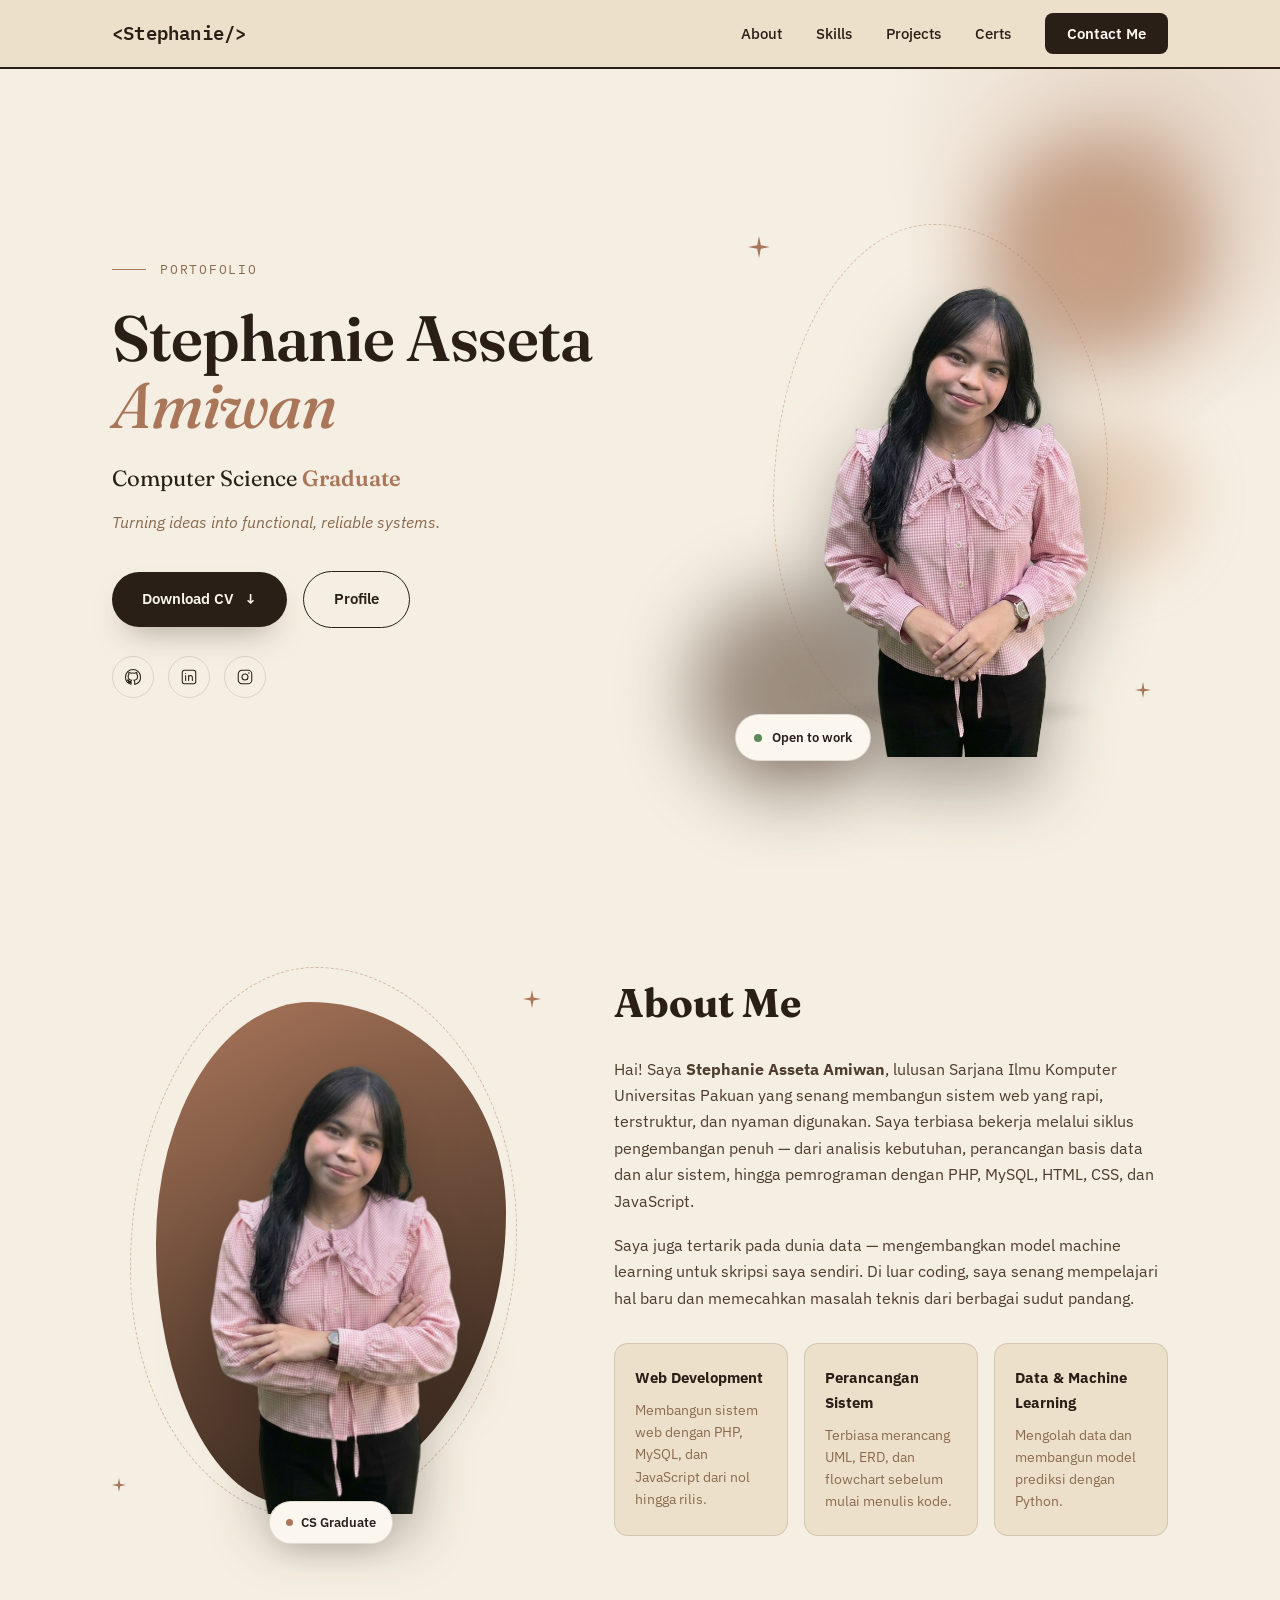
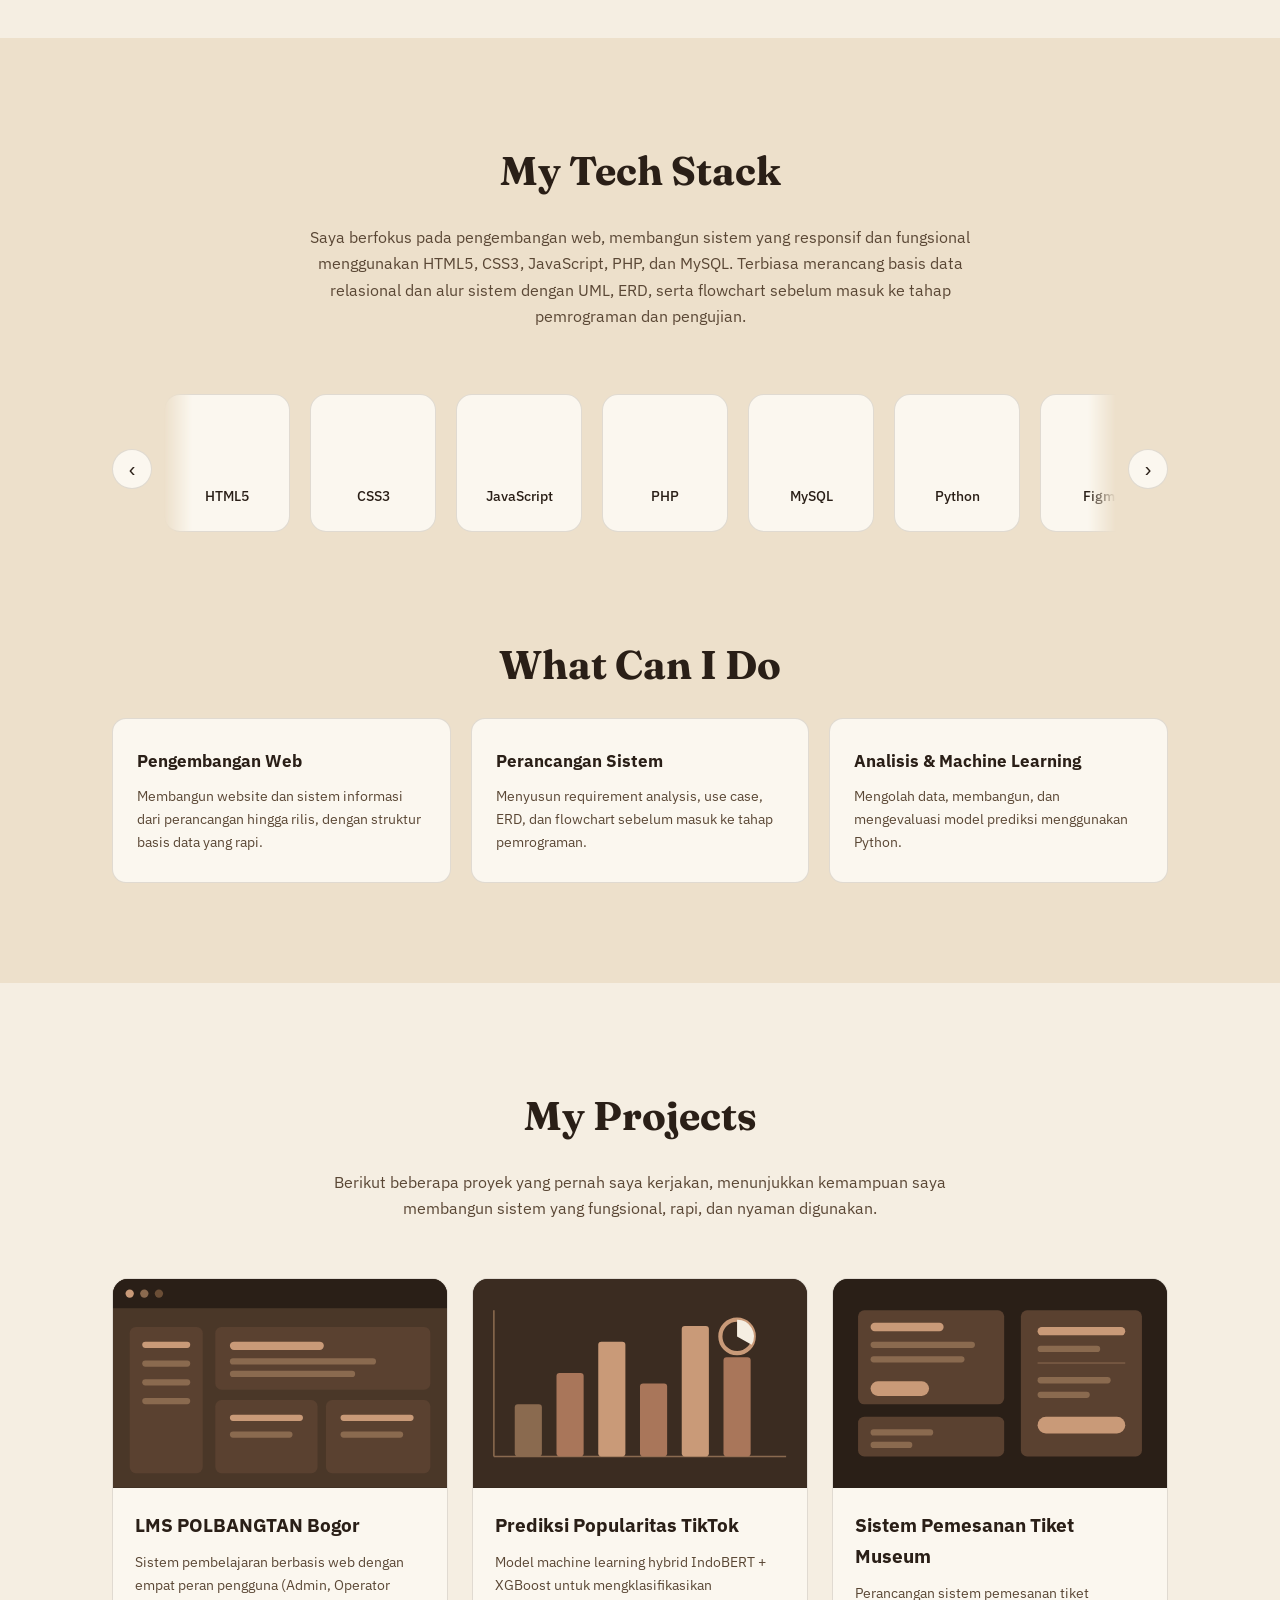
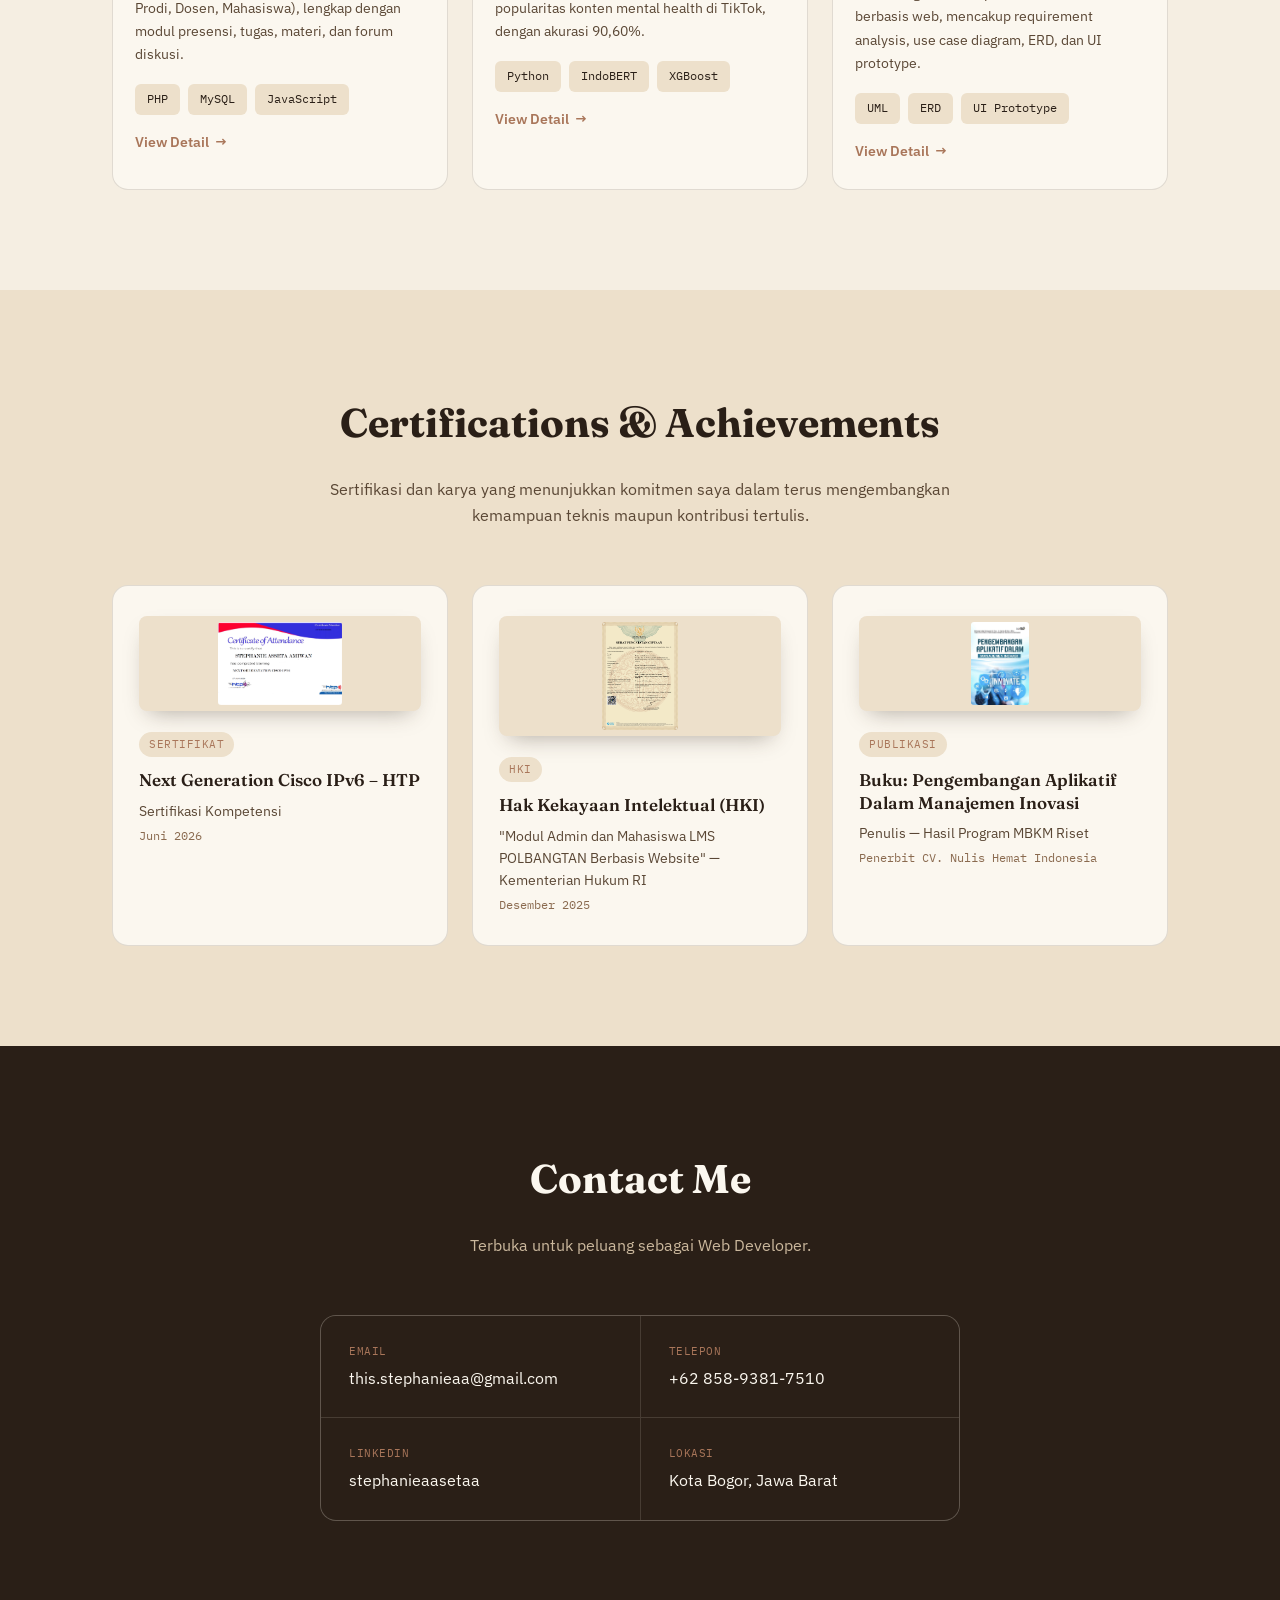
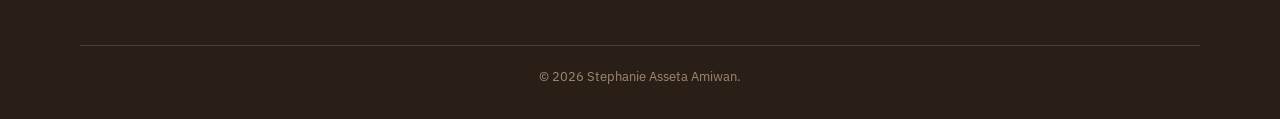
==== index.html @ 0b0fd626 "tambah folder" ====
<!DOCTYPE html>
<html lang="id">
<head>
<meta charset="UTF-8">
<meta name="viewport" content="width=device-width, initial-scale=1.0">
<title>Stephanie Asseta Amiwan | Web Developer</title>
<meta name="description" content="Portofolio Stephanie Asseta Amiwan, Web Developer.">

<link rel="preconnect" href="https://fonts.googleapis.com">
<link rel="preconnect" href="https://fonts.gstatic.com" crossorigin>
<link href="https://fonts.googleapis.com/css2?family=Fraunces:ital,opsz,wght@0,9..144,500;0,9..144,600;0,9..144,700;1,9..144,500&family=IBM+Plex+Sans:wght@400;500;600&family=IBM+Plex+Mono:wght@400;500&display=swap" rel="stylesheet">

<link rel="stylesheet" href="https://cdnjs.cloudflare.com/ajax/libs/devicon/2.16.0/devicon.min.css">
<link rel="stylesheet" href="style.css">
</head>
<body class="intro-active">

<!-- ================= WELCOME INTRO ================= -->
<div class="intro" id="intro">
  <div class="intro-icons">
    <span class="intro-icon">
      <svg viewBox="0 0 24 24" fill="none"><path d="M8 4L4 8L8 12M16 4L20 8L16 12M13 3L11 13" stroke="currentColor" stroke-width="1.6" stroke-linecap="round" stroke-linejoin="round"/></svg>
    </span>
    <span class="intro-icon">
      <svg viewBox="0 0 24 24" fill="none"><circle cx="12" cy="8" r="4" stroke="currentColor" stroke-width="1.6"/><path d="M4 21c0-4.4 3.6-8 8-8s8 3.6 8 8" stroke="currentColor" stroke-width="1.6" stroke-linecap="round"/></svg>
    </span>
    <span class="intro-icon">
      <svg viewBox="0 0 24 24" fill="none"><path d="M12 2C6.5 2 2 6.5 2 12c0 4.4 2.9 8.2 6.8 9.5.5.1.7-.2.7-.5v-1.7c-2.8.6-3.4-1.3-3.4-1.3-.5-1.2-1.1-1.5-1.1-1.5-.9-.6.1-.6.1-.6 1 .1 1.5 1 1.5 1 .9 1.5 2.3 1.1 2.9.8.1-.7.4-1.1.6-1.4-2.3-.3-4.6-1.1-4.6-5 0-1.1.4-2 1-2.7-.1-.3-.4-1.3.1-2.6 0 0 .8-.3 2.7 1a9.4 9.4 0 015 0c1.9-1.3 2.7-1 2.7-1 .5 1.3.2 2.3.1 2.6.6.7 1 1.6 1 2.7 0 3.9-2.3 4.7-4.6 5 .4.3.7 1 .7 2v3c0 .3.2.6.7.5A10 10 0 0022 12c0-5.5-4.5-10-10-10z" stroke="currentColor" stroke-width="1.4"/></svg>
    </span>
  </div>
  <p class="intro-label">Welcome To My</p>
  <h1 class="intro-title">Portfolio <em>Website</em></h1>
  <div class="intro-bar"><span id="introBarFill"></span></div>
</div>


<!-- ================= NAV ================= -->
<nav class="nav" id="nav">
  <div class="nav-inner">
    <a href="#top" class="nav-mark">&lt;Stephanie/&gt;</a>
    <button class="nav-toggle" id="navToggle" aria-label="Buka menu">
      <span></span><span></span><span></span>
    </button>
    <ul class="nav-links" id="navLinks">
      <li><a href="#about">About</a></li>
      <li><a href="#skills">Skills</a></li>
      <li><a href="#projects">Projects</a></li>
      <li><a href="#certifications">Certs</a></li>
      <li><a href="#contact" class="nav-cta">Contact Me</a></li>
    </ul>
  </div>
</nav>

<!-- ================= HERO ================= -->
<header class="hero" id="top">
  <div class="hero-glow" aria-hidden="true"></div>
  <div class="hero-inner">
    <div class="hero-text">
      <p class="hero-eyebrow"><span class="hero-eyebrow-line"></span>Portofolio</p>
      <h1 class="hero-title">Stephanie Asseta<br><em>Amiwan</em></h1>
      <p class="hero-role">Computer Science <span class="accent">Graduate</span></p>
      <p class="hero-tagline">Turning ideas into functional, reliable systems.</p>
      <div class="hero-actions">
        <a href="#" class="btn btn-primary" download>Download CV <span aria-hidden="true">↓</span></a>
        <a href="#about" class="btn btn-outline">Profile</a>
      </div>

      <div class="hero-socials">
        <a href="https://github.com/stephcodespace" target="_blank" rel="noopener" aria-label="GitHub" class="social-icon">
          <svg viewBox="0 0 24 24" fill="none"><path d="M12 2C6.5 2 2 6.5 2 12c0 4.4 2.9 8.2 6.8 9.5.5.1.7-.2.7-.5v-1.7c-2.8.6-3.4-1.3-3.4-1.3-.5-1.2-1.1-1.5-1.1-1.5-.9-.6.1-.6.1-.6 1 .1 1.5 1 1.5 1 .9 1.5 2.3 1.1 2.9.8.1-.7.4-1.1.6-1.4-2.3-.3-4.6-1.1-4.6-5 0-1.1.4-2 1-2.7-.1-.3-.4-1.3.1-2.6 0 0 .8-.3 2.7 1a9.4 9.4 0 015 0c1.9-1.3 2.7-1 2.7-1 .5 1.3.2 2.3.1 2.6.6.7 1 1.6 1 2.7 0 3.9-2.3 4.7-4.6 5 .4.3.7 1 .7 2v3c0 .3.2.6.7.5A10 10 0 0022 12c0-5.5-4.5-10-10-10z" stroke="currentColor" stroke-width="1.4"/></svg>
        </a>
        <a href="https://www.linkedin.com/in/stephanieaasetaa" target="_blank" rel="noopener" aria-label="LinkedIn" class="social-icon">
          <svg viewBox="0 0 24 24" fill="none"><rect x="3" y="3" width="18" height="18" rx="3" stroke="currentColor" stroke-width="1.4"/><path d="M7.5 10v6.5M7.5 7.2v.1M11.5 16.5V10M11.5 12.8c0-1.5 1-2.8 2.5-2.8s2.5 1.3 2.5 2.8v3.7" stroke="currentColor" stroke-width="1.4" stroke-linecap="round"/></svg>
        </a>
        <a href="https://www.instagram.com/stephanieaa__/" target="_blank" rel="noopener" aria-label="Instagram" class="social-icon">
          <svg viewBox="0 0 24 24" fill="none"><rect x="3" y="3" width="18" height="18" rx="5" stroke="currentColor" stroke-width="1.4"/><circle cx="12" cy="12" r="4" stroke="currentColor" stroke-width="1.4"/><circle cx="17.2" cy="6.8" r="1" fill="currentColor"/></svg>
        </a>
      </div>
    </div>

    <div class="hero-photo">
      <div class="hero-blob hero-blob-1" aria-hidden="true"></div>
      <div class="hero-blob hero-blob-2" aria-hidden="true"></div>
      <div class="hero-blob hero-blob-3" aria-hidden="true"></div>

      <svg class="hero-sparkle hero-sparkle-1" viewBox="0 0 24 24" aria-hidden="true">
        <path d="M12 0 L14 10 L24 12 L14 14 L12 24 L10 14 L0 12 L10 10 Z" fill="currentColor"/>
      </svg>
      <svg class="hero-sparkle hero-sparkle-2" viewBox="0 0 24 24" aria-hidden="true">
        <path d="M12 0 L14 10 L24 12 L14 14 L12 24 L10 14 L0 12 L10 10 Z" fill="currentColor"/>
      </svg>
      <div class="hero-ring" aria-hidden="true"></div>

      <div class="hero-photo-cutout">
        <img src="img/foto-home.png" alt="Foto Stephanie Asseta Amiwan">
        <div class="hero-ground" aria-hidden="true"></div>
      </div>

      <div class="hero-badge">
        <span class="hero-badge-dot"></span>
        Open to work
      </div>
    </div>
  </div>
</header>

<main>

<!-- ================= ABOUT ================= -->
<section class="section" id="about">
  <div class="section-inner about-grid">
   <div class="about-photo">
  <div class="about-blob about-blob-1" aria-hidden="true"></div>
  <div class="about-blob about-blob-2" aria-hidden="true"></div>

  <svg class="about-sparkle about-sparkle-1" viewBox="0 0 24 24" aria-hidden="true">
    <path d="M12 0 L14 10 L24 12 L14 14 L12 24 L10 14 L0 12 L10 10 Z" fill="currentColor"/>
  </svg>
  <svg class="about-sparkle about-sparkle-2" viewBox="0 0 24 24" aria-hidden="true">
    <path d="M12 0 L14 10 L24 12 L14 14 L12 24 L10 14 L0 12 L10 10 Z" fill="currentColor"/>
  </svg>

  <img src="img/foto-about.png" alt="Foto Stephanie Asseta Amiwan">

  <div class="about-badge">
    <span class="about-badge-dot"></span>
    CS Graduate
  </div>
</div>
    <div class="about-content">
      <h2 class="section-title">About Me</h2>
      <p>
        Hai! Saya <strong>Stephanie Asseta Amiwan</strong>, lulusan Sarjana Ilmu Komputer
        Universitas Pakuan yang senang membangun sistem web yang rapi, terstruktur, dan
        nyaman digunakan. Saya terbiasa bekerja melalui siklus pengembangan penuh — dari
        analisis kebutuhan, perancangan basis data dan alur sistem, hingga pemrograman
        dengan PHP, MySQL, HTML, CSS, dan JavaScript.
      </p>
      <p>
        Saya juga tertarik pada dunia data — mengembangkan model machine learning untuk
        skripsi saya sendiri. Di luar coding, saya senang mempelajari hal baru dan
        memecahkan masalah teknis dari berbagai sudut pandang.
      </p>

      <div class="about-cards">
        <div class="about-card">
          <h3>Web Development</h3>
          <p>Membangun sistem web dengan PHP, MySQL, dan JavaScript dari nol hingga rilis.</p>
        </div>
        <div class="about-card">
          <h3>Perancangan Sistem</h3>
          <p>Terbiasa merancang UML, ERD, dan flowchart sebelum mulai menulis kode.</p>
        </div>
        <div class="about-card">
          <h3>Data &amp; Machine Learning</h3>
          <p>Mengolah data dan membangun model prediksi dengan Python.</p>
        </div>
      </div>
    </div>
  </div>
</section>

<!-- ================= SKILLS ================= -->
<section class="section section-alt" id="skills">
  <div class="section-inner">
    <h2 class="section-title center">My Tech Stack</h2>
    <p class="section-desc center">
      Saya berfokus pada pengembangan web, membangun sistem yang responsif dan fungsional
      menggunakan HTML5, CSS3, JavaScript, PHP, dan MySQL. Terbiasa merancang basis data
      relasional dan alur sistem dengan UML, ERD, serta flowchart sebelum masuk ke tahap
      pemrograman dan pengujian.
    </p>

    <div class="tech-scroll-wrap">
      <button class="tech-nav tech-nav-prev" id="techPrev" aria-label="Geser ke kiri">‹</button>

      <div class="tech-scroll" id="techScroll">
        <div class="tech-item">
          <div class="tech-icon"><i class="devicon-html5-plain colored"></i></div>
          <span>HTML5</span>
        </div>
        <div class="tech-item">
          <div class="tech-icon"><i class="devicon-css3-plain colored"></i></div>
          <span>CSS3</span>
        </div>
        <div class="tech-item">
          <div class="tech-icon"><i class="devicon-javascript-plain colored"></i></div>
          <span>JavaScript</span>
        </div>
        <div class="tech-item">
          <div class="tech-icon"><i class="devicon-php-plain colored"></i></div>
          <span>PHP</span>
        </div>
        <div class="tech-item">
          <div class="tech-icon"><i class="devicon-mysql-plain colored"></i></div>
          <span>MySQL</span>
        </div>
        <div class="tech-item">
          <div class="tech-icon"><i class="devicon-python-plain colored"></i></div>
          <span>Python</span>
        </div>
        <div class="tech-item">
          <div class="tech-icon"><i class="devicon-figma-plain colored"></i></div>
          <span>Figma</span>
        </div>
        <div class="tech-item">
          <div class="tech-icon"><i class="devicon-git-plain colored"></i></div>
          <span>Git</span>
        </div>
        <div class="tech-item">
          <div class="tech-icon"><i class="devicon-bootstrap-plain colored"></i></div>
          <span>Bootstrap</span>
        </div>
        <div class="tech-item">
          <div class="tech-icon"><i class="devicon-vscode-plain colored"></i></div>
          <span>VS Code</span>
        </div>
      </div>

      <button class="tech-nav tech-nav-next" id="techNext" aria-label="Geser ke kanan">›</button>
    </div>

    <h2 class="section-title center what-i-do-title">What Can I Do</h2>
    <div class="offer-grid">
      <div class="offer-card">
        <h3>Pengembangan Web</h3>
        <p>Membangun website dan sistem informasi dari perancangan hingga rilis, dengan struktur basis data yang rapi.</p>
      </div>
      <div class="offer-card">
        <h3>Perancangan Sistem</h3>
        <p>Menyusun requirement analysis, use case, ERD, dan flowchart sebelum masuk ke tahap pemrograman.</p>
      </div>
      <div class="offer-card">
        <h3>Analisis &amp; Machine Learning</h3>
        <p>Mengolah data, membangun, dan mengevaluasi model prediksi menggunakan Python.</p>
      </div>
    </div>
  </div>
</section>

<!-- ================= PROJECTS ================= -->
<section class="section" id="projects">
  <div class="section-inner">
    <h2 class="section-title center">My Projects</h2>
    <p class="section-desc center">
      Berikut beberapa proyek yang pernah saya kerjakan, menunjukkan kemampuan saya
      membangun sistem yang fungsional, rapi, dan nyaman digunakan.
    </p>

    <div class="project-grid">

      <article class="project-card">
        <a href="project-lms.html" class="project-thumb thumb-lms">
          <!-- Ganti dengan screenshot asli:
          <img src="proyek-lms.jpg" alt="Tampilan LMS POLBANGTAN Bogor"> -->
          <svg class="thumb-mockup" viewBox="0 0 320 200" preserveAspectRatio="xMidYMid slice">
            <rect width="320" height="200" fill="#4A3728" />
            <rect width="320" height="28" fill="#2A1F17"/>
            <circle cx="16" cy="14" r="4" fill="#C99A78"/>
            <circle cx="30" cy="14" r="4" fill="#8A6A4F"/>
            <circle cx="44" cy="14" r="4" fill="#6B4E36"/>
            <rect x="16" y="46" width="70" height="140" rx="6" fill="#5A4130"/>
            <rect x="28" y="60" width="46" height="6" rx="3" fill="#C99A78"/>
            <rect x="28" y="78" width="46" height="6" rx="3" fill="#8A6A4F"/>
            <rect x="28" y="96" width="46" height="6" rx="3" fill="#8A6A4F"/>
            <rect x="28" y="114" width="46" height="6" rx="3" fill="#8A6A4F"/>
            <rect x="98" y="46" width="206" height="60" rx="6" fill="#5A4130"/>
            <rect x="112" y="60" width="90" height="8" rx="4" fill="#C99A78"/>
            <rect x="112" y="76" width="140" height="6" rx="3" fill="#8A6A4F"/>
            <rect x="112" y="88" width="120" height="6" rx="3" fill="#8A6A4F"/>
            <rect x="98" y="116" width="98" height="70" rx="6" fill="#5A4130"/>
            <rect x="204" y="116" width="100" height="70" rx="6" fill="#5A4130"/>
            <rect x="112" y="130" width="70" height="6" rx="3" fill="#C99A78"/>
            <rect x="112" y="146" width="60" height="6" rx="3" fill="#8A6A4F"/>
            <rect x="218" y="130" width="70" height="6" rx="3" fill="#C99A78"/>
            <rect x="218" y="146" width="60" height="6" rx="3" fill="#8A6A4F"/>
          </svg>
          <span class="thumb-overlay">View Detail →</span>
        </a>
        <div class="project-body">
          <h3>LMS POLBANGTAN Bogor</h3>
          <p>Sistem pembelajaran berbasis web dengan empat peran pengguna (Admin, Operator Prodi, Dosen, Mahasiswa), lengkap dengan modul presensi, tugas, materi, dan forum diskusi.</p>
          <div class="project-tags">
            <span>PHP</span><span>MySQL</span><span>JavaScript</span>
          </div>
          <a href="project-lms.html" class="project-detail-link">View Detail <span aria-hidden="true">→</span></a>
        </div>
      </article>

      <article class="project-card">
        <a href="project-tiktok.html" class="project-thumb thumb-tiktok">
          <!-- Ganti dengan screenshot asli:
          <img src="proyek-tiktok.jpg" alt="Visualisasi model prediksi popularitas TikTok"> -->
          <svg class="thumb-mockup" viewBox="0 0 320 200" preserveAspectRatio="xMidYMid slice">
            <rect width="320" height="200" fill="#3B2C21"/>
            <line x1="20" y1="170" x2="300" y2="170" stroke="#8A6A4F" stroke-width="1.5"/>
            <line x1="20" y1="30" x2="20" y2="170" stroke="#8A6A4F" stroke-width="1.5"/>
            <rect x="40" y="120" width="26" height="50" rx="3" fill="#8A6A4F"/>
            <rect x="80" y="90" width="26" height="80" rx="3" fill="#A9765A"/>
            <rect x="120" y="60" width="26" height="110" rx="3" fill="#C99A78"/>
            <rect x="160" y="100" width="26" height="70" rx="3" fill="#A9765A"/>
            <rect x="200" y="45" width="26" height="125" rx="3" fill="#C99A78"/>
            <rect x="240" y="75" width="26" height="95" rx="3" fill="#A9765A"/>
            <circle cx="253" cy="55" r="16" fill="none" stroke="#C99A78" stroke-width="4"/>
            <path d="M253,55 L253,39 A16,16 0 0,1 267,63 Z" fill="#F5EEE2"/>
          </svg>
          <span class="thumb-overlay">View Detail →</span>
        </a>
        <div class="project-body">
          <h3>Prediksi Popularitas TikTok</h3>
          <p>Model machine learning hybrid IndoBERT + XGBoost untuk mengklasifikasikan popularitas konten mental health di TikTok, dengan akurasi 90,60%.</p>
          <div class="project-tags">
            <span>Python</span><span>IndoBERT</span><span>XGBoost</span>
          </div>
          <a href="project-tiktok.html" class="project-detail-link">View Detail <span aria-hidden="true">→</span></a>
        </div>
      </article>

      <article class="project-card">
        <a href="project-museum.html" class="project-thumb thumb-museum">
          <!-- Ganti dengan screenshot asli:
          <img src="proyek-museum.jpg" alt="Tampilan sistem pemesanan tiket Hall of Memories"> -->
          <svg class="thumb-mockup" viewBox="0 0 320 200" preserveAspectRatio="xMidYMid slice">
            <rect width="320" height="200" fill="#2A1F17"/>
            <rect x="24" y="30" width="140" height="90" rx="6" fill="#5A4130"/>
            <rect x="36" y="42" width="70" height="8" rx="4" fill="#C99A78"/>
            <rect x="36" y="60" width="100" height="6" rx="3" fill="#8A6A4F"/>
            <rect x="36" y="74" width="90" height="6" rx="3" fill="#8A6A4F"/>
            <rect x="36" y="98" width="56" height="14" rx="7" fill="#C99A78"/>
            <rect x="180" y="30" width="116" height="140" rx="6" fill="#5A4130"/>
            <rect x="196" y="46" width="84" height="8" rx="4" fill="#C99A78"/>
            <rect x="196" y="64" width="60" height="6" rx="3" fill="#8A6A4F"/>
            <rect x="196" y="80" width="84" height="1" fill="#8A6A4F"/>
            <rect x="196" y="94" width="70" height="6" rx="3" fill="#8A6A4F"/>
            <rect x="196" y="108" width="50" height="6" rx="3" fill="#8A6A4F"/>
            <rect x="196" y="132" width="84" height="16" rx="8" fill="#C99A78"/>
            <rect x="24" y="132" width="140" height="38" rx="6" fill="#5A4130"/>
            <rect x="36" y="144" width="60" height="6" rx="3" fill="#8A6A4F"/>
            <rect x="36" y="156" width="40" height="6" rx="3" fill="#8A6A4F"/>
          </svg>
          <span class="thumb-overlay">View Detail →</span>
        </a>
        <div class="project-body">
          <h3>Sistem Pemesanan Tiket Museum</h3>
          <p>Perancangan sistem pemesanan tiket berbasis web, mencakup requirement analysis, use case diagram, ERD, dan UI prototype.</p>
          <div class="project-tags">
            <span>UML</span><span>ERD</span><span>UI Prototype</span>
          </div>
          <a href="project-museum.html" class="project-detail-link">View Detail <span aria-hidden="true">→</span></a>
        </div>
      </article>

    </div>
  </div>
</section>

<!-- ================= CERTIFICATIONS ================= -->
<section class="section section-alt" id="certifications">
  <div class="section-inner">
    <h2 class="section-title center">Certifications &amp; Achievements</h2>
    <p class="section-desc center">
      Sertifikasi dan karya yang menunjukkan komitmen saya dalam terus mengembangkan
      kemampuan teknis maupun kontribusi tertulis.
    </p>

    <div class="cred-grid">
      <div class="cred-card" data-cert-img="img/cert-cisco.png" data-cert-title="Next Generation Cisco IPv6 – HTP" tabindex="0" role="button">
        <div class="cred-cover cred-cover-landscape">
         
          <img src="img/cert-cisco.png" alt="Sertifikat Next Generation Cisco IPv6 - HTP"> 
       
        </div>
        <span class="cred-badge">Sertifikat</span>
        <h3>Next Generation Cisco IPv6 – HTP</h3>
        <p class="cred-issuer">Sertifikasi Kompetensi</p>
        <p class="cred-date">Juni 2026</p>
      </div>

      <div class="cred-card" data-cert-img="img/cert-hki.png" data-cert-title="Hak Kekayaan Intelektual (HKI)" tabindex="0" role="button">
        <div class="cred-cover">
         
          <img src="img/cert-hki.png" alt="Sertifikat Hak Kekayaan Intelektual"> 
          
        </div>
        <span class="cred-badge">HKI</span>
        <h3>Hak Kekayaan Intelektual (HKI)</h3>
        <p class="cred-issuer">"Modul Admin dan Mahasiswa LMS POLBANGTAN Berbasis Website" — Kementerian Hukum RI</p>
        <p class="cred-date">Desember 2025</p>
      </div>

<div class="cred-card" data-cert-img="img/cert-buku.jpeg" data-cert-title="Buku: Pengembangan Aplikatif Dalam Manajemen Inovasi" tabindex="0" role="button">
  <div class="cred-cover cred-cover-landscape">
    <img src="img/buku-cover.jpeg" alt="Cover buku Pengembangan Aplikatif Dalam Manajemen Inovasi">
  </div>

        <span class="cred-badge">Publikasi</span>
        <h3>Buku: Pengembangan Aplikatif Dalam Manajemen Inovasi</h3>
        <p class="cred-issuer">Penulis — Hasil Program MBKM Riset</p>
        <p class="cred-date">Penerbit CV. Nulis Hemat Indonesia</p>
      </div>
    </div>
  </div>
</section>

<!-- ================= CONTACT ================= -->
<section class="section section-dark" id="contact">
  <div class="section-inner contact-inner">
    <h2 class="section-title section-title-light center">Contact Me</h2>
    <p class="section-desc section-desc-light center">Terbuka untuk peluang sebagai Web Developer.</p>

    <div class="contact-grid">
      <a class="contact-item" href="mailto:this.stephanieaa@gmail.com">
        <span class="contact-label">Email</span>
        <span class="contact-value">this.stephanieaa@gmail.com</span>
      </a>
      <a class="contact-item" href="tel:+6285893817510">
        <span class="contact-label">Telepon</span>
        <span class="contact-value">+62 858-9381-7510</span>
      </a>
      <a class="contact-item" href="https://linkedin.com/in/stephanieaasetaa" target="_blank" rel="noopener">
        <span class="contact-label">LinkedIn</span>
        <span class="contact-value">stephanieaasetaa</span>
      </a>
      <a class="contact-item" href="#top">
        <span class="contact-label">Lokasi</span>
        <span class="contact-value">Kota Bogor, Jawa Barat</span>
      </a>
    </div>
  </div>
</section>

</main>

<footer class="footer">
  <div class="section-inner footer-inner">
    <p>© 2026 Stephanie Asseta Amiwan.</p>
  </div>
</footer>

<!-- ================= CERTIFICATE LIGHTBOX ================= -->
<div class="cert-modal" id="certModal">
  <div class="cert-modal-backdrop" id="certModalBackdrop"></div>
  <div class="cert-modal-box">
    <button class="cert-modal-close" id="certModalClose" aria-label="Tutup">✕</button>
    <p class="cert-modal-title" id="certModalTitle">Judul Sertifikat</p>
    <div class="cert-frame" oncontextmenu="return false;">
      <img id="certModalImg" src="" alt="Sertifikat" draggable="false" oncontextmenu="return false;">
      <div class="cert-watermark" aria-hidden="true">
        <span>STEPHANIE ASSETA AMIWAN · VERIFIED COPY</span>
        <span>STEPHANIE ASSETA AMIWAN · VERIFIED COPY</span>
        <span>STEPHANIE ASSETA AMIWAN · VERIFIED COPY</span>
        <span>STEPHANIE ASSETA AMIWAN · VERIFIED COPY</span>
        <span>STEPHANIE ASSETA AMIWAN · VERIFIED COPY</span>
        <span>STEPHANIE ASSETA AMIWAN · VERIFIED COPY</span>
      </div>
      <div class="cert-shield" oncontextmenu="return false;"></div>
    </div>
    <p class="cert-modal-note">Gambar dilindungi watermark — untuk verifikasi keaslian, hubungi saya langsung.</p>
  </div>
</div>

<script src="script.js"></script>
</body>
</html>
---- style.css ----
/* =========================================================
   TOKENS
========================================================= */
:root{
  --cream:      #F5EEE2;
  --cream-2:    #FBF7EF;
  --paper:      #EDE0CB;
  --coffee:     #3B2C21;
  --coffee-2:   #2A1F17;
  --mocha:      #8A6A4F;
  --clay:       #A9765A;
  --line:       rgba(59,44,33,0.14);
  --line-dark:  rgba(245,238,226,0.14);

  --font-display: "Fraunces", serif;
  --font-body: "IBM Plex Sans", sans-serif;
  --font-mono: "IBM Plex Mono", monospace;
  --ease: cubic-bezier(.22,.61,.36,1);
}

*{box-sizing:border-box;}
html{scroll-behavior:smooth;}
@media (prefers-reduced-motion: reduce){
  html{scroll-behavior:auto;}
  *{animation-duration:0.001ms !important; transition-duration:0.001ms !important;}
}

body{
  margin:0; background:var(--cream); color:var(--coffee);
  font-family:var(--font-body); font-size:16px; line-height:1.65;
  -webkit-font-smoothing:antialiased;
}
a{color:inherit;text-decoration:none;}
ul{list-style:none;margin:0;padding:0;}
::selection{background:var(--clay);color:var(--cream-2);}
:focus-visible{ outline:2px solid var(--clay); outline-offset:3px; }

.section-inner{ max-width:1120px; margin:0 auto; padding:0 32px; }
.center{ text-align:center; margin-left:auto; margin-right:auto; }

/* =========================================================
   NAV
========================================================= */
.nav{
  position:sticky; top:0; left:0; right:0; z-index:50;
  background:var(--paper);
  border-bottom:2px solid var(--coffee-2);
}
.nav-inner{
  max-width:1120px; margin:0 auto; padding:18px 32px;
  display:flex; align-items:center; justify-content:space-between;
}
.nav-mark{
  font-family:var(--font-mono); font-weight:600; font-size:19px;
  letter-spacing:0.01em; color:var(--coffee-2);
}
.nav-links{ display:flex; gap:34px; align-items:center; }
.nav-links a{
  font-size:15px; font-weight:500; color:var(--coffee-2);
  position:relative; padding-bottom:4px;
}
.nav-links a::after{
  content:""; position:absolute; left:0; bottom:0; width:0; height:2px;
  background:var(--clay); transition:width .25s var(--ease);
}
.nav-links a:hover::after{ width:100%; }
.nav-cta{
  padding:11px 22px !important; background:var(--coffee-2); color:var(--cream-2) !important;
  border-radius:8px; font-weight:600 !important;
}
.nav-cta::after{ display:none; }
.nav-cta:hover{ background:var(--clay); }

.nav-toggle{ display:none; flex-direction:column; gap:5px; background:none; border:none; cursor:pointer; padding:6px; }
.nav-toggle span{ width:22px; height:2px; background:var(--coffee-2); display:block; }

/* =========================================================
   INTRO / WELCOME OVERLAY
========================================================= */
.intro{
  position:fixed; inset:0; z-index:200;
  background:radial-gradient(circle at 50% 40%, #4A3728 0%, #2A1F17 70%);
  display:flex; flex-direction:column; align-items:center; justify-content:center;
  gap:18px; text-align:center; padding:24px;
  animation: introOut .7s var(--ease) 2.6s forwards;
}
.intro.no-anim{ animation:none; display:none; }
.intro-icons{ display:flex; gap:22px; margin-bottom:6px; }
.intro-icon{
  width:52px; height:52px; border-radius:50%;
  border:1px solid rgba(245,238,226,0.35);
  display:flex; align-items:center; justify-content:center;
  color:var(--cream-2); opacity:0; transform:translateY(10px);
  animation: introIconIn .6s var(--ease) forwards;
}
.intro-icon svg{ width:22px; height:22px; }
.intro-icon:nth-child(1){ animation-delay:.15s; }
.intro-icon:nth-child(2){ animation-delay:.3s; }
.intro-icon:nth-child(3){ animation-delay:.45s; }
@keyframes introIconIn{ to{ opacity:1; transform:translateY(0); } }

.intro-label{
  font-family:var(--font-mono); font-size:13px; letter-spacing:0.1em; text-transform:uppercase;
  color:#CBB89D; margin:0; opacity:0; animation: introTextIn .6s var(--ease) .55s forwards;
}
.intro-title{
  font-family:var(--font-display); font-weight:600;
  font-size:clamp(32px,6vw,52px); color:var(--cream-2); margin:0;
  opacity:0; animation: introTextIn .6s var(--ease) .7s forwards;
}
.intro-title em{ font-style:italic; color:var(--clay); font-weight:500; }
.intro-url{
  font-family:var(--font-mono); font-size:12.5px; color:var(--clay);
  margin:0; opacity:0; animation: introTextIn .6s var(--ease) .9s forwards;
}
@keyframes introTextIn{ to{ opacity:1; } }

.intro-bar{
  width:180px; height:2px; background:rgba(245,238,226,0.15); border-radius:2px; overflow:hidden;
  margin-top:14px; opacity:0; animation: introTextIn .6s var(--ease) 1.05s forwards;
}
.intro-bar span{
  display:block; height:100%; width:0%; background:var(--clay);
  animation: introBar 1.6s var(--ease) 1.1s forwards;
}
@keyframes introBar{ to{ width:100%; } }

@keyframes introOut{
  to{ opacity:0; visibility:hidden; pointer-events:none; }
}
body.intro-active{ overflow:hidden; height:100vh; }

@media (prefers-reduced-motion: reduce){
  .intro{ display:none; }
}

/* =========================================================
   HERO SOCIAL ICONS
========================================================= */
.hero-socials{ display:flex; gap:14px; margin-top:28px; }
.social-icon{
  width:42px; height:42px; border-radius:50%;
  border:1px solid var(--line); color:var(--coffee-2);
  display:flex; align-items:center; justify-content:center;
  transition:all .25s var(--ease);
}
.social-icon svg{ width:18px; height:18px; }
.social-icon:hover{ background:var(--coffee-2); color:var(--cream-2); border-color:var(--coffee-2); transform:translateY(-3px); }
.hero{
  position:relative; padding:120px 0 100px; overflow:hidden;
}
.hero-glow{
  position:absolute; top:-200px; right:-160px; width:560px; height:560px;
  background:radial-gradient(circle, rgba(169,118,90,0.22) 0%, rgba(169,118,90,0) 70%);
  pointer-events:none; z-index:0;
}
.hero-inner{
  position:relative; z-index:1;
  max-width:1120px; margin:0 auto; padding:0 32px;
  display:grid; grid-template-columns:1.05fr 0.8fr; gap:64px; align-items:center;
}
.hero-eyebrow{
  display:flex; align-items:center; gap:14px;
  font-family:var(--font-mono); font-size:12.5px; letter-spacing:0.14em; text-transform:uppercase;
  color:var(--mocha); margin:0 0 26px;
}
.hero-eyebrow-line{ width:34px; height:1px; background:var(--clay); display:inline-block; }
.hero-title{
  font-family:var(--font-display); font-weight:600;
  font-size:clamp(42px,5.6vw,64px); line-height:1.04; letter-spacing:-0.015em;
  margin:0 0 22px; color:var(--coffee-2);
}
.hero-title em{ font-style:italic; font-weight:500; color:var(--clay); }
.hero-role{ font-size:22px; font-weight:400; margin:0 0 12px; color:var(--coffee-2); font-family:var(--font-display); }
.accent{ color:var(--clay); font-weight:600; }
.hero-tagline{ font-style:italic; font-size:16px; color:var(--mocha); margin:0 0 36px; }

.hero-actions{ display:flex; align-items:center; gap:16px; flex-wrap:wrap; }
.btn{
  display:inline-flex; align-items:center; gap:10px;
  font-family:var(--font-body); font-weight:600; font-size:15px;
  padding:15px 30px; border-radius:100px;
  transition:all .3s var(--ease);
}
.btn span{ transition:transform .25s var(--ease); }
.btn:hover span{ transform:translateY(2px); }
.btn-primary{
  background:var(--coffee-2); color:var(--cream-2);
  box-shadow:0 16px 32px -16px rgba(59,44,33,0.5);
}
.btn-primary:hover{ background:var(--clay); transform:translateY(-2px); box-shadow:0 20px 36px -16px rgba(169,118,90,0.55); }
.btn-outline{
  background:transparent; color:var(--coffee-2); border:1.5px solid var(--coffee-2);
}
.btn-outline:hover{ background:var(--coffee-2); color:var(--cream-2); transform:translateY(-2px); }

.hero-photo{ position:relative; padding:20px 10px 10px; }
.hero-blob{
  position:absolute; border-radius:50%; filter:blur(38px);
  z-index:0; opacity:0.75;
}
.hero-blob-1{
  width:240px; height:240px; top:-60px; right:-50px;
  background:radial-gradient(circle, #C99A78 0%, #A9765A 55%, transparent 75%);
}
.hero-blob-2{
  width:210px; height:210px; bottom:-30px; left:-50px;
  background:radial-gradient(circle, #6B4E36 0%, #3B2C21 60%, transparent 78%);
  opacity:0.55;
}
.hero-blob-3{
  width:150px; height:150px; top:40%; right:-20px;
  background:radial-gradient(circle, #E4C9A8 0%, #C99A78 55%, transparent 75%);
  opacity:0.5; filter:blur(30px);
}

.hero-ring{
  position:absolute; z-index:0;
  top:6%; left:8%; width:78%; height:88%;
  border:1.5px dashed rgba(169,118,90,0.4);
  border-radius:48% 52% 55% 45% / 55% 48% 52% 45%;
  animation: heroRingSpin 26s linear infinite;
}
@keyframes heroRingSpin{ to{ transform:rotate(360deg); } }

.hero-sparkle{
  position:absolute; z-index:2; width:22px; height:22px; color:var(--clay);
  animation: sparkleTwinkle 2.4s ease-in-out infinite;
}
.hero-sparkle-1{ top:8%; left:2%; animation-delay:0s; }
.hero-sparkle-2{ bottom:12%; right:4%; width:16px; height:16px; animation-delay:1.1s; }
@keyframes sparkleTwinkle{
  0%, 100%{ opacity:0.35; transform:scale(0.85) rotate(0deg); }
  50%{ opacity:1; transform:scale(1.1) rotate(15deg); }
}

.hero-photo-cutout{
  position:relative; z-index:1;
}
.hero-photo-cutout img{
  width:100%; display:block;
  /* drop-shadow mengikuti siluet gambar (bukan kotak) — hanya terlihat rapi jika PNG-nya transparan */
  filter:drop-shadow(0 30px 34px rgba(42,31,23,0.38));
}
.hero-ground{
  position:absolute; z-index:0;
  left:50%; bottom:6%; transform:translateX(-50%);
  width:70%; height:26px; border-radius:50%;
  background:radial-gradient(ellipse, rgba(42,31,23,0.32) 0%, rgba(42,31,23,0) 72%);
  filter:blur(4px);
}

.hero-photo-placeholder{
  position:relative; z-index:1;
  aspect-ratio:3/4; border-radius:14px;
  background:linear-gradient(160deg, var(--mocha), var(--coffee-2) 75%);
  display:flex; flex-direction:column; align-items:center; justify-content:center; gap:16px;
  color:var(--cream-2); text-align:center; padding:24px;
  filter:drop-shadow(0 30px 34px rgba(42,31,23,0.38));
}
.hero-photo-placeholder span{
  font-family:var(--font-display); font-size:52px; font-weight:600;
  width:96px; height:96px; border-radius:50%; border:1.5px solid rgba(245,238,226,0.6);
  display:flex; align-items:center; justify-content:center;
}
.hero-photo-placeholder p{ font-size:12px; opacity:0.75; margin:0; line-height:1.6; }
.hero-photo-placeholder code{ background:rgba(255,255,255,0.15); padding:1px 6px; border-radius:4px; }

.hero-badge{
  position:absolute; left:-4px; bottom:6px; z-index:2;
  display:flex; align-items:center; gap:10px;
  background:var(--cream-2); border:1px solid var(--line);
  padding:12px 18px; border-radius:100px;
  font-size:13px; font-weight:600; color:var(--coffee-2);
  box-shadow:0 16px 32px -16px rgba(59,44,33,0.3);
}
.hero-badge-dot{
  width:8px; height:8px; border-radius:50%; background:#5C8A5C;
  box-shadow:0 0 0 0 rgba(92,138,92,0.5);
  animation:heroping 2s ease-out infinite;
}
@keyframes heroping{
  0%{ box-shadow:0 0 0 0 rgba(92,138,92,0.45); }
  70%{ box-shadow:0 0 0 8px rgba(92,138,92,0); }
  100%{ box-shadow:0 0 0 0 rgba(92,138,92,0); }
}

/* =========================================================
   SECTIONS shared
========================================================= */
.section{ padding:100px 0; }
.section-alt{ background:var(--paper); }
.section-dark{ background:var(--coffee-2); color:var(--cream); }
.section-title{
  font-family:var(--font-display); font-weight:700;
  font-size:clamp(30px,4vw,40px); margin:0 0 20px; color:var(--coffee-2);
}
.section-title-light{ color:var(--cream-2); }
.section-desc{
  font-size:16px; color:#5A4735; max-width:680px; margin:0 auto 56px;
}
.section-desc-light{ color:#CBB89D; }

/* =========================================================
   ABOUT
========================================================= */
.about-grid{
  display:grid; grid-template-columns:0.75fr 1.25fr; gap:64px; align-items:center;
}
/* =========================================================
   ABOUT PHOTO — UI/UX style cutout (ganti bagian .about-photo lama)
========================================================= */
.about-photo{
  position:relative;
  padding:24px;
  display:flex;
  align-items:center;
  justify-content:center;
}

/* Blob organik di belakang foto, warna sesuai tema coffee/clay */
.about-blob-1{
  width:220px; height:220px; top:-10px; left:-20px;
  background:radial-gradient(circle, #C99A78 0%, #A9765A 55%, transparent 75%);
}
.about-blob-2{
  width:170px; height:170px; bottom:-10px; right:-10px;
  background:radial-gradient(circle, #6B4E36 0%, #3B2C21 60%, transparent 78%);
  opacity:0.5;
}

/* Bentuk dasar organik solid di belakang foto (efek "UI/UX card") */
.about-photo::before{
  content:"";
  position:absolute;
  z-index:0;
  top:6%;
  left:10%;
  width:80%;
  height:88%;
  background:linear-gradient(155deg, var(--clay) 0%, var(--coffee-2) 100%);
  border-radius:44% 56% 62% 38% / 48% 42% 58% 52%;
}

/* Ring dekoratif putus-putus, sama seperti di hero */
.about-photo::after{
  content:"";
  position:absolute;
  z-index:1;
  top:0%;
  left:4%;
  width:88%;
  height:96%;
  border:1.5px dashed rgba(169,118,90,0.45);
  border-radius:48% 52% 55% 45% / 55% 48% 52% 45%;
  animation: heroRingSpin 30s linear infinite;
  pointer-events:none;
}

.about-photo img{
  position:relative;
  z-index:2;
  width:100%;
  display:block;
  border-radius:24% 24% 6% 6% / 12% 12% 4% 4%;
  filter:drop-shadow(0 24px 26px rgba(42,31,23,0.32));
}

/* Sparkle kecil, dekorasi ringan */
.about-sparkle{
  position:absolute; z-index:3; width:18px; height:18px; color:var(--clay);
  animation: sparkleTwinkle 2.6s ease-in-out infinite;
}
.about-sparkle-1{ top:4%; right:2%; }
.about-sparkle-2{ bottom:8%; left:0%; width:14px; height:14px; animation-delay:1.2s; }

/* Badge melayang, gaya sama dengan hero-badge tapi lebih kecil */
.about-badge{
  position:absolute; z-index:4; left:50%; bottom:-6px; transform:translateX(-50%);
  display:flex; align-items:center; gap:8px;
  background:var(--cream-2); border:1px solid var(--line);
  padding:10px 16px; border-radius:100px;
  font-size:12.5px; font-weight:600; color:var(--coffee-2);
  box-shadow:0 14px 28px -14px rgba(59,44,33,0.3);
  white-space:nowrap;
}
.about-badge-dot{
  width:7px; height:7px; border-radius:50%; background:var(--clay);
}

@media (max-width:900px){
  .about-photo{ max-width:280px; margin:0 auto; padding:16px; }
  .about-sparkle{ display:none; }
}
.about-photo-placeholder{
  position:relative; z-index:1;
  aspect-ratio:3/4; border-radius:16px;
  background:linear-gradient(155deg, var(--clay), var(--coffee-2));
  display:flex; flex-direction:column; align-items:center; justify-content:center; gap:14px;
  color:var(--cream-2); text-align:center; padding:20px;
  filter:drop-shadow(0 26px 28px rgba(42,31,23,0.35));
}
.about-photo-placeholder span{
  font-family:var(--font-display); font-size:48px; font-weight:700;
  width:80px; height:80px; border-radius:50%; border:1.5px solid rgba(245,238,226,0.6);
  display:flex; align-items:center; justify-content:center;
}
.about-photo-placeholder p{ font-size:11.5px; opacity:0.8; margin:0; line-height:1.6; }
.about-photo-placeholder code{ background:rgba(255,255,255,0.15); padding:1px 5px; border-radius:4px; }
.about-content p{ font-size:16px; color:#4E3C2E; margin:0 0 18px; }
.about-cards{
  display:grid; grid-template-columns:repeat(3,1fr); gap:16px; margin-top:32px;
}
.about-card{
  background:var(--paper); border-radius:14px; padding:22px 20px;
  border:1px solid var(--line);
}
.about-card h3{
  font-size:15px; margin:0 0 8px; color:var(--coffee-2); font-weight:700;
}
.about-card p{ font-size:13.5px; color:var(--mocha); margin:0; }

/* =========================================================
   SKILLS
========================================================= */
.tech-scroll-wrap{
  position:relative; display:flex; align-items:center; gap:12px;
  margin-bottom:80px;
}
.tech-scroll{
  display:flex; gap:20px; overflow-x:auto; scroll-behavior:smooth;
  scroll-snap-type:x proximity; padding:8px 4px 20px;
  -ms-overflow-style:none; scrollbar-width:none;
  -webkit-mask-image:linear-gradient(90deg, transparent, #000 3%, #000 97%, transparent);
  mask-image:linear-gradient(90deg, transparent, #000 3%, #000 97%, transparent);
}
.tech-scroll::-webkit-scrollbar{ display:none; }
.tech-item{
  flex:0 0 auto; scroll-snap-align:start;
  width:126px; display:flex; flex-direction:column; align-items:center; gap:14px;
  background:var(--cream-2); border:1px solid var(--line); border-radius:16px;
  padding:24px 12px;
  transition:transform .3s var(--ease), box-shadow .3s var(--ease), border-color .3s var(--ease);
}
.tech-item:hover{
  transform:translateY(-6px);
  box-shadow:0 20px 36px -20px rgba(59,44,33,0.28);
  border-color:var(--clay);
}
.tech-icon{
  width:52px; height:52px; display:flex; align-items:center; justify-content:center;
}
.tech-icon i{ font-size:44px; }
.tech-item span{ font-size:13.5px; font-weight:500; color:var(--coffee-2); text-align:center; }

.tech-nav{
  flex:0 0 auto; width:40px; height:40px; border-radius:50%;
  border:1px solid var(--line); background:var(--cream-2); color:var(--coffee-2);
  font-size:20px; line-height:1; cursor:pointer;
  display:flex; align-items:center; justify-content:center;
  transition:background .25s var(--ease), color .25s var(--ease), transform .2s var(--ease);
}
.tech-nav:hover{ background:var(--coffee-2); color:var(--cream-2); transform:scale(1.06); }
@media (max-width:640px){
  .tech-nav{ width:32px; height:32px; font-size:16px; flex-shrink:0; }
  .tech-scroll-wrap{ gap:6px; }
}

.what-i-do-title{ margin-top:20px; }
.offer-grid{ display:grid; grid-template-columns:repeat(3,1fr); gap:20px; }
.offer-card{
  background:var(--cream-2); border-radius:14px; padding:28px 24px; border:1px solid var(--line);
}
.offer-card h3{ font-size:17px; margin:0 0 10px; color:var(--coffee-2); }
.offer-card p{ font-size:14px; color:#5A4735; margin:0; }

/* =========================================================
   CERTIFICATIONS
========================================================= */
.cred-grid{ display:grid; grid-template-columns:repeat(3,1fr); gap:24px; }
.cred-card{
  background:var(--cream-2); border:1px solid var(--line); border-radius:16px;
  padding:30px 26px; transition:transform .3s var(--ease), box-shadow .3s var(--ease), border-color .3s var(--ease);
  cursor:pointer;
}
.cred-card:hover, .cred-card:focus-visible{
  transform:translateY(-5px); box-shadow:0 22px 40px -22px rgba(59,44,33,0.28);
  border-color:var(--clay);
}
.cred-cover{
  width:100%; height:120px; border-radius:8px; overflow:hidden;
  margin-bottom:18px; box-shadow:0 10px 22px -10px rgba(59,44,33,0.4);
  transition:transform .3s var(--ease);
  background:var(--paper);
  display:flex; align-items:center; justify-content:center;
  padding:6px;
}
.cred-card:hover .cred-cover{ transform:scale(1.02); }
.cred-cover img{
  max-width:100%; max-height:100%; width:auto; height:auto;
  object-fit:contain; display:block; border-radius:3px;
}
.cred-cover-placeholder{
  width:100%; height:100%; background:linear-gradient(160deg, var(--mocha), var(--coffee-2));
  display:flex; align-items:center; justify-content:center; padding:8px;
  border-radius:3px;
}

.cred-cover-landscape{ height:95px; }
.cred-cover-placeholder span{
  font-size:9px; line-height:1.5; color:var(--cream-2); text-align:center; opacity:0.85;
}
.cred-cover-placeholder code{ background:rgba(255,255,255,0.15); padding:0 3px; border-radius:3px; }
.cred-badge{
  display:inline-block; font-family:var(--font-mono); font-size:10.5px;
  text-transform:uppercase; letter-spacing:0.05em; color:var(--clay);
  background:var(--paper); padding:4px 10px; border-radius:100px;
  margin-bottom:12px;
}
.cred-card h3{
  font-family:var(--font-display); font-size:17px; font-weight:600; margin:0 0 8px; color:var(--coffee-2);
  line-height:1.32;
}
.cred-issuer{ font-size:13.5px; color:#5A4735; margin:0 0 4px; }
.cred-date{ font-family:var(--font-mono); font-size:12px; color:var(--mocha); margin:0; }

/* --- Certificate lightbox modal --- */
.cert-modal{
  position:fixed; inset:0; z-index:300;
  display:flex; align-items:center; justify-content:center;
  padding:24px; opacity:0; visibility:hidden;
  transition:opacity .3s var(--ease), visibility .3s var(--ease);
}
.cert-modal.open{ opacity:1; visibility:visible; }
.cert-modal-backdrop{
  position:absolute; inset:0; background:rgba(20,14,10,0.82); backdrop-filter:blur(4px);
}
.cert-modal-box{
  position:relative; z-index:1; background:var(--cream-2); border-radius:18px;
  padding:26px; max-width:640px; width:100%;
  transform:scale(0.96); transition:transform .3s var(--ease);
}
.cert-modal.open .cert-modal-box{ transform:scale(1); }
.cert-modal-close{
  position:absolute; top:16px; right:16px; z-index:2;
  width:36px; height:36px; border-radius:50%; border:1px solid var(--line);
  background:var(--cream-2); color:var(--coffee-2); font-size:15px; cursor:pointer;
  display:flex; align-items:center; justify-content:center;
  transition:background .25s var(--ease), color .25s var(--ease);
}
.cert-modal-close:hover{ background:var(--coffee-2); color:var(--cream-2); }
.cert-modal-title{
  font-family:var(--font-display); font-size:19px; font-weight:600; color:var(--coffee-2);
  margin:0 0 16px; padding-right:40px;
}
.cert-frame{
  position:relative; border-radius:12px; overflow:hidden;
  background:var(--paper); aspect-ratio:4/3;
  user-select:none; -webkit-user-select:none;
}
.cert-frame img{
  width:100%; height:100%; object-fit:contain; display:block;
  pointer-events:none; -webkit-user-drag:none; user-select:none;
}
.cert-shield{
  position:absolute; inset:0; z-index:3; background:transparent;
}
.cert-watermark{
  position:absolute; inset:0; z-index:2; pointer-events:none;
  display:flex; flex-direction:column; justify-content:space-evenly;
  transform:rotate(-28deg) scale(1.3);
  opacity:0.35;
}
.cert-watermark span{
  font-family:var(--font-mono); font-size:12px; letter-spacing:0.08em;
  color:var(--coffee-2); white-space:nowrap; text-align:center;
}
.cert-modal-note{
  font-size:12.5px; color:var(--mocha); text-align:center; margin:16px 0 0;
}
body.cert-modal-active{ overflow:hidden; }

/* =========================================================
   PROJECTS
========================================================= */
.project-grid{ display:grid; grid-template-columns:repeat(3,1fr); gap:24px; }
.project-card{
  background:var(--cream-2); border-radius:16px; overflow:hidden;
  border:1px solid var(--line);
  transition:transform .3s var(--ease), box-shadow .3s var(--ease);
}
.project-card:hover{ transform:translateY(-6px); box-shadow:0 24px 48px -24px rgba(59,44,33,0.3); }
.project-thumb{
  aspect-ratio:16/10; overflow:hidden; position:relative;
  display:block; cursor:pointer;
}
.project-thumb img{
  width:100%; height:100%;
  object-fit:cover;
  object-position:center;
  display:block;
}
.thumb-overlay{
  position:absolute; inset:0;
  background:rgba(42,31,23,0.7);
  color:var(--cream-2); font-family:var(--font-mono); font-size:14px; font-weight:500;
  display:flex; align-items:center; justify-content:center;
  opacity:0; transition:opacity .3s var(--ease);
}
.project-thumb:hover .thumb-overlay{ opacity:1; }
.thumb-mockup{ width:100%; height:100%; display:block; }
.thumb-lms, .thumb-tiktok, .thumb-museum{ background:var(--coffee-2); }
.project-detail-link{
  display:inline-flex; align-items:center; gap:6px;
  margin-top:16px; font-size:13.5px; font-weight:600; color:var(--clay);
}
.project-detail-link span{ transition:transform .25s var(--ease); }
.project-detail-link:hover span{ transform:translateX(4px); }
.project-body{ padding:22px 22px 26px; }
.project-body h3{ font-size:19px; margin:0 0 10px; color:var(--coffee-2); }
.project-body p{ font-size:14px; color:#5A4735; margin:0 0 18px; }
.project-tags{ display:flex; flex-wrap:wrap; gap:8px; }
.project-tags span{
  font-family:var(--font-mono); font-size:11.5px; color:var(--coffee-2);
  background:var(--paper); padding:6px 12px; border-radius:6px;
}

/* =========================================================
   CONTACT
========================================================= */
.contact-inner{ text-align:center; }
.contact-grid{
  display:grid; grid-template-columns:repeat(2,1fr); gap:1px;
  background:var(--line-dark); border:1px solid var(--line-dark); border-radius:16px; overflow:hidden;
  max-width:640px; margin:0 auto;
}
.contact-item{
  background:var(--coffee-2); padding:26px 28px; text-align:left;
  display:flex; flex-direction:column; gap:6px; transition:background .3s var(--ease);
}
.contact-item:hover{ background:#33251A; }
.contact-label{ font-family:var(--font-mono); font-size:11px; text-transform:uppercase; letter-spacing:0.05em; color:var(--clay); }
.contact-value{ font-size:15.5px; color:var(--cream-2); }

/* =========================================================
   FOOTER
========================================================= */
.footer{ background:var(--coffee-2); padding:24px 0 32px; }
.footer-inner{ border-top:1px solid var(--line-dark); padding-top:20px; text-align:center; }
.footer-inner p{ margin:0; font-size:13px; color:#9C8871; }

/* =========================================================
   RESPONSIVE
========================================================= */
@media (max-width:900px){
  .hero-inner{ grid-template-columns:1fr; }
  .hero-photo{ order:-1; max-width:300px; margin:0 auto 24px; }
  .hero-blob-1{ width:150px; height:150px; }
  .hero-blob-2{ width:130px; height:130px; }
  .hero-blob-3{ display:none; }
  .hero-sparkle{ display:none; }
  .hero-badge{ left:50%; transform:translateX(-50%); bottom:-18px; white-space:nowrap; }
  .about-grid{ grid-template-columns:1fr; gap:36px; }
  .about-photo{ max-width:260px; margin:0 auto; }
  .about-blob-1, .about-blob-2{ width:110px; height:110px; }
  .about-cards{ grid-template-columns:1fr; }
  .offer-grid{ grid-template-columns:1fr; }
  .project-grid{ grid-template-columns:1fr; }
  .cred-grid{ grid-template-columns:1fr; }
  .contact-grid{ grid-template-columns:1fr; }
  .thumb-overlay{
    opacity:1; inset:auto; top:auto; left:auto;
    right:14px; bottom:14px;
    background:rgba(42,31,23,0.75);
    font-size:12px; padding:8px 14px; border-radius:100px;
    width:auto; height:auto;
  }
}

/* =========================================================
   PROJECT DETAIL PAGE
========================================================= */
.detail-back{
  display:inline-flex; align-items:center; gap:8px;
  font-size:14px; font-weight:600; color:var(--mocha);
  margin-bottom:28px; transition:color .25s var(--ease);
}
.detail-back:hover{ color:var(--clay); }
.detail-back span{ transition:transform .25s var(--ease); }
.detail-back:hover span{ transform:translateX(-4px); }

.detail-header{ max-width:760px; margin-bottom:56px; }
.detail-kicker{
  font-family:var(--font-mono); font-size:12.5px; letter-spacing:0.08em; text-transform:uppercase;
  color:var(--clay); margin:0 0 16px;
}
.detail-title{
  font-family:var(--font-display); font-weight:600;
  font-size:clamp(32px,4.6vw,48px); line-height:1.08; color:var(--coffee-2);
  margin:0 0 18px;
}
.detail-summary{ font-size:16.5px; color:#4E3C2E; margin:0 0 20px; }
.detail-tags{ display:flex; flex-wrap:wrap; gap:8px; }
.detail-tags span{
  font-family:var(--font-mono); font-size:12px; color:var(--coffee-2);
  background:var(--paper); padding:7px 14px; border-radius:6px;
}

/* --- Gallery / carousel --- */
.gallery{
  position:relative; max-width:920px; margin:0 auto 100px;
  border-radius:20px; overflow:hidden;
  background:var(--coffee-2);
  box-shadow:0 40px 80px -36px rgba(59,44,33,0.45);
}
.gallery-track{ position:relative; aspect-ratio:16/10; }
.gallery-slide{
  position:absolute; inset:0;
  opacity:0; visibility:hidden;
  transition:opacity .4s var(--ease);
}
.gallery-slide.active{ opacity:1; visibility:visible; }
.gallery-slide img{ width:100%; height:100%; object-fit:cover; display:block; }
.gallery-slide .thumb-mockup{ width:100%; height:100%; display:block; }

.gallery-zone{
  position:absolute; top:0; bottom:0; width:50%;
  display:flex; align-items:center; cursor:pointer;
  z-index:2; background:none; border:none; padding:0;
}
.gallery-zone-prev{ left:0; justify-content:flex-start; }
.gallery-zone-next{ right:0; justify-content:flex-end; }
.gallery-arrow{
  margin:0 18px; width:44px; height:44px; border-radius:50%;
  background:rgba(42,31,23,0.55); color:var(--cream-2);
  display:flex; align-items:center; justify-content:center;
  font-size:20px; opacity:0; transition:opacity .25s var(--ease), background .25s var(--ease);
}
.gallery-zone:hover .gallery-arrow{ opacity:1; }
.gallery-zone:hover .gallery-arrow:hover{ background:var(--clay); }

.gallery-caption{
  position:absolute; left:20px; bottom:18px; z-index:2;
  font-family:var(--font-mono); font-size:12.5px; color:var(--cream-2);
  background:rgba(42,31,23,0.6); padding:8px 14px; border-radius:100px;
  pointer-events:none;
}
.gallery-dots{
  display:flex; justify-content:center; gap:8px; padding:18px 0;
  background:var(--coffee-2);
}
.gallery-dot{
  width:8px; height:8px; border-radius:50%; background:rgba(245,238,226,0.3);
  border:none; cursor:pointer; padding:0; transition:background .25s var(--ease), transform .25s var(--ease);
}
.gallery-dot.active{ background:var(--clay); transform:scale(1.3); }

/* --- Detail content grid --- */
.detail-grid{
  display:grid; grid-template-columns:1.3fr 0.9fr; gap:56px; align-items:start;
}
.detail-block{ margin-bottom:40px; }
.detail-block h3{
  font-family:var(--font-display); font-size:21px; font-weight:600; color:var(--coffee-2);
  margin:0 0 16px;
}
.detail-feature-list{ display:flex; flex-direction:column; gap:12px; }
.detail-feature-list li{
  font-size:15px; color:#4E3C2E; padding-left:24px; position:relative;
}
.detail-feature-list li::before{
  content:""; position:absolute; left:0; top:9px; width:10px; height:1.5px; background:var(--clay);
}
.detail-side{
  background:var(--paper); border-radius:16px; padding:28px 26px;
}
.detail-side h3{ font-size:15px; margin:0 0 16px; }
.detail-tool-list{ display:flex; flex-wrap:wrap; gap:8px; margin-bottom:28px; }
.detail-tool-list span{
  font-family:var(--font-mono); font-size:12px; color:var(--coffee-2);
  background:var(--cream-2); border:1px solid var(--line); padding:7px 13px; border-radius:6px;
}
.detail-meta{ display:flex; flex-direction:column; gap:14px; }
.detail-meta-item span{
  display:block; font-family:var(--font-mono); font-size:11px; text-transform:uppercase;
  letter-spacing:0.05em; color:var(--mocha); margin-bottom:4px;
}
.detail-meta-item p{ margin:0; font-size:14px; color:var(--coffee-2); }

.detail-nav{
  border-top:1px solid var(--line); margin-top:20px; padding-top:40px;
  display:flex; align-items:center; justify-content:center; gap:20px;
}
.detail-nav-link{
  width:52px; height:52px; border-radius:50%;
  display:flex; align-items:center; justify-content:center;
  border:1px solid var(--line); color:var(--coffee-2); font-size:20px;
  transition:border-color .3s var(--ease), background .3s var(--ease), color .3s var(--ease), transform .3s var(--ease);
}
.detail-nav-link:hover{
  background:var(--coffee-2); color:var(--cream-2); border-color:var(--coffee-2);
  transform:translateY(-2px);
}

@media (max-width:820px){

  .detail-grid{ grid-template-columns:1fr; gap:12px; }
  .gallery-arrow{ opacity:1; }
}

@media (max-width:720px){
  .cert-modal-box{ padding:20px; }
  .intro-icons{ gap:14px; }
  .intro-icon{ width:44px; height:44px; }
  .nav-links{
    position:fixed; top:64px; left:0; right:0; bottom:0;
    background:var(--paper);
    flex-direction:column; align-items:flex-start; gap:0;
    padding:20px 32px; transform:translateX(100%);
    transition:transform .4s var(--ease); z-index:40;
  }
  .nav-links.open{ transform:translateX(0); }
  .nav-links li{ width:100%; border-bottom:1px solid var(--line); }
  .nav-links a{ padding:18px 0; width:100%; }
  .nav-cta{ margin-top:12px; text-align:center; }
  .nav-toggle{ display:flex; }

  .section{ padding:70px 0; }
}
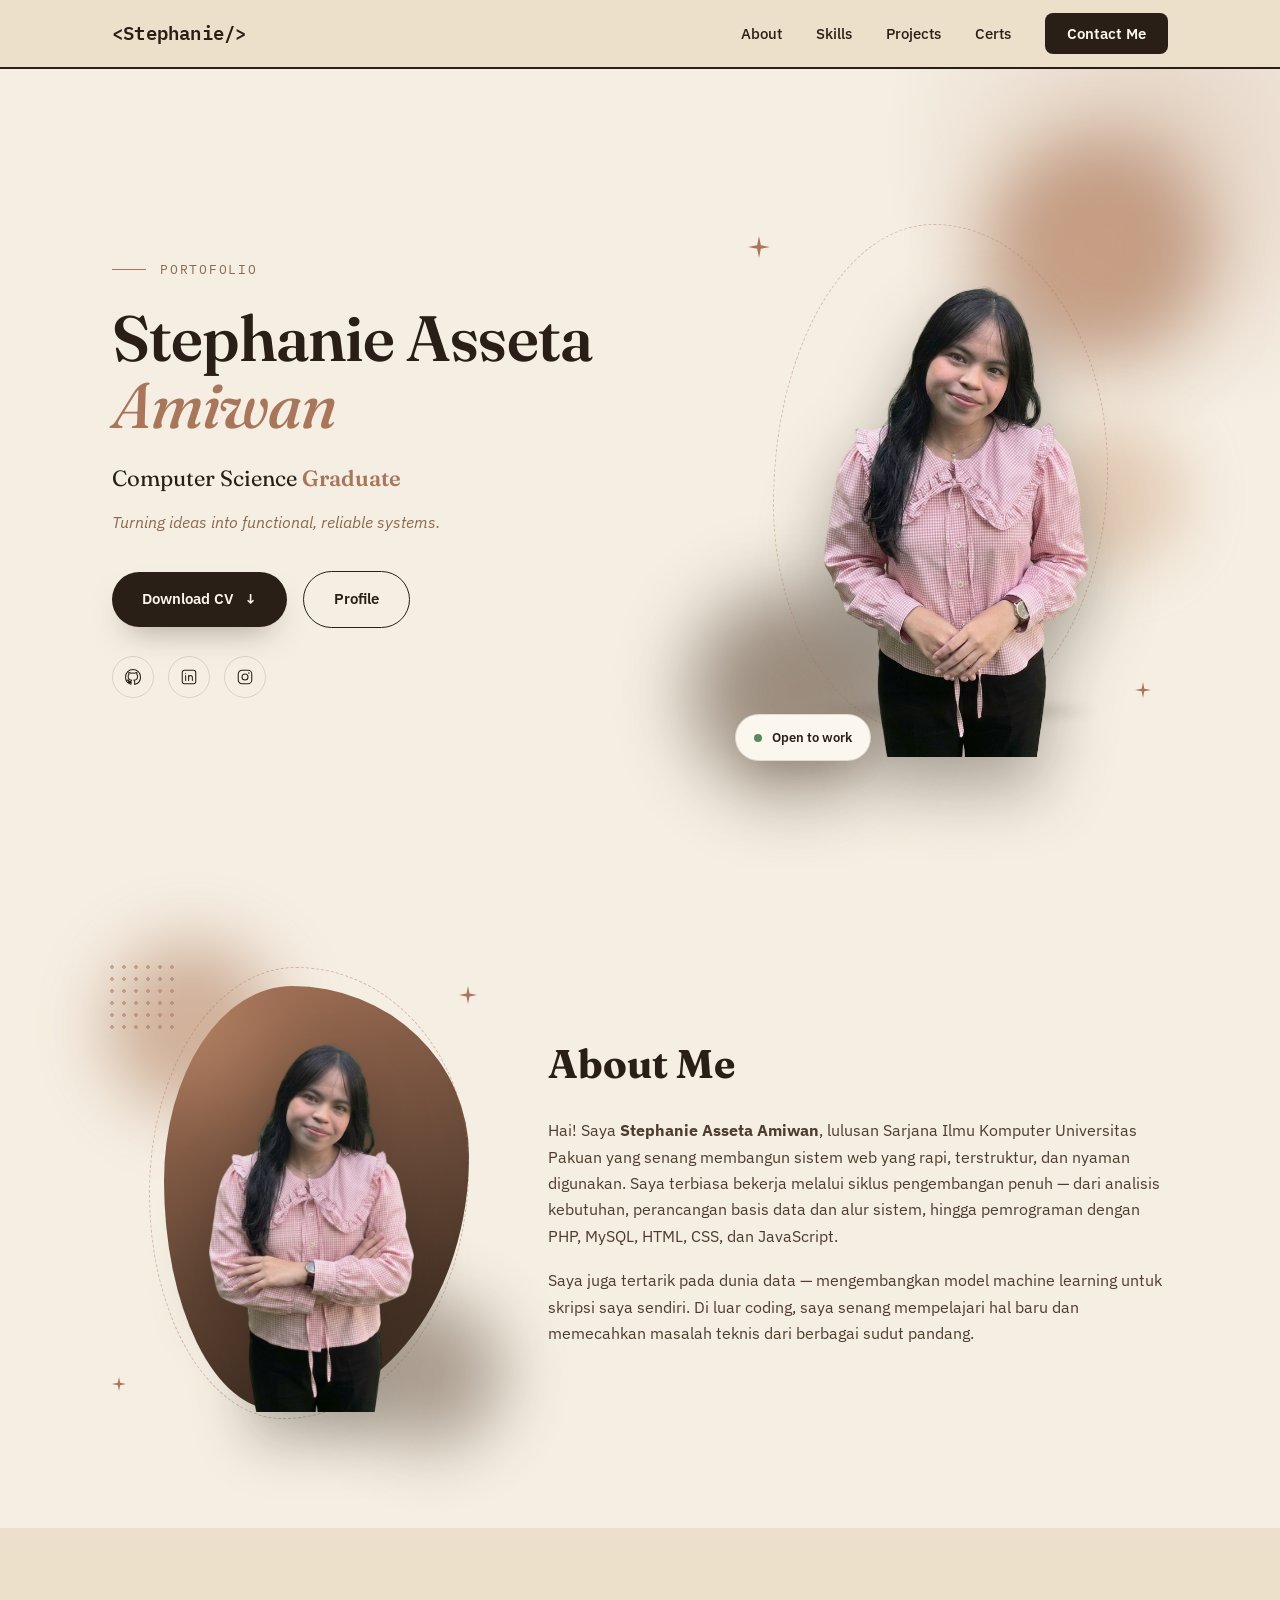
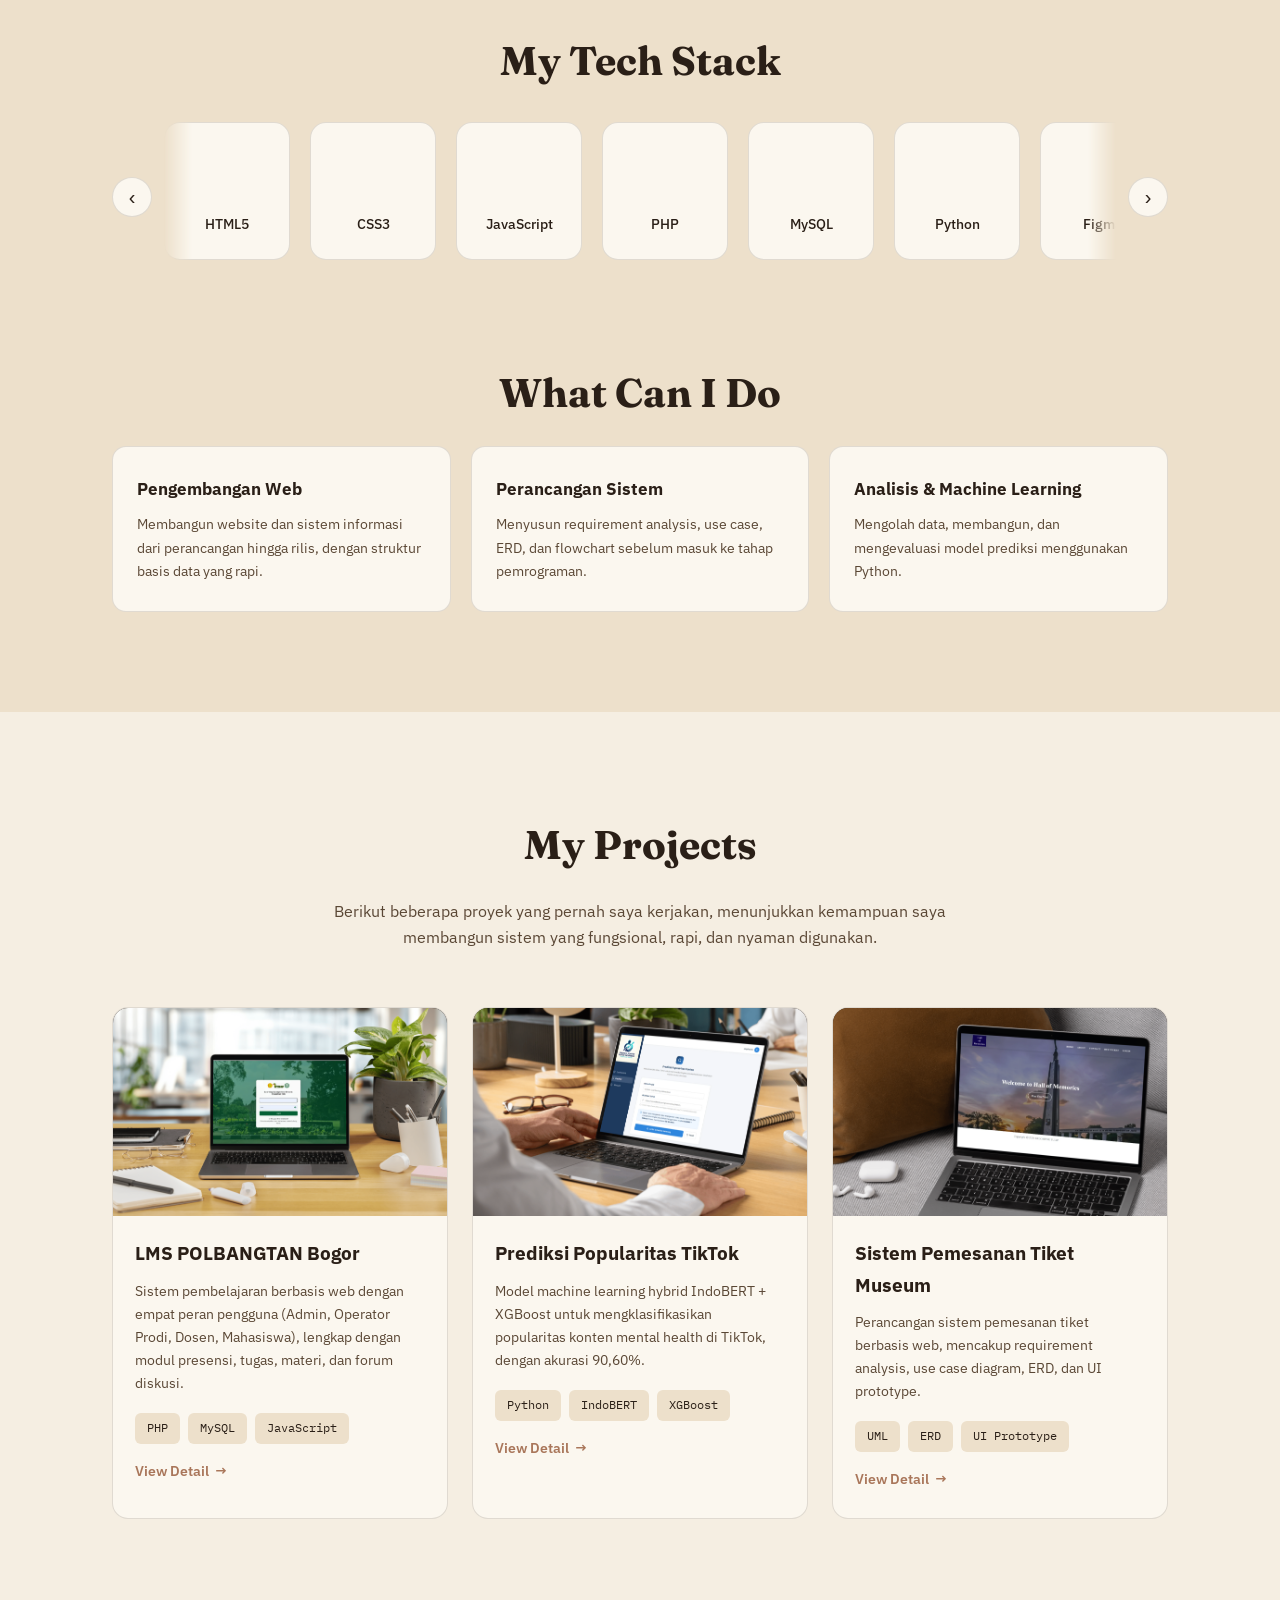
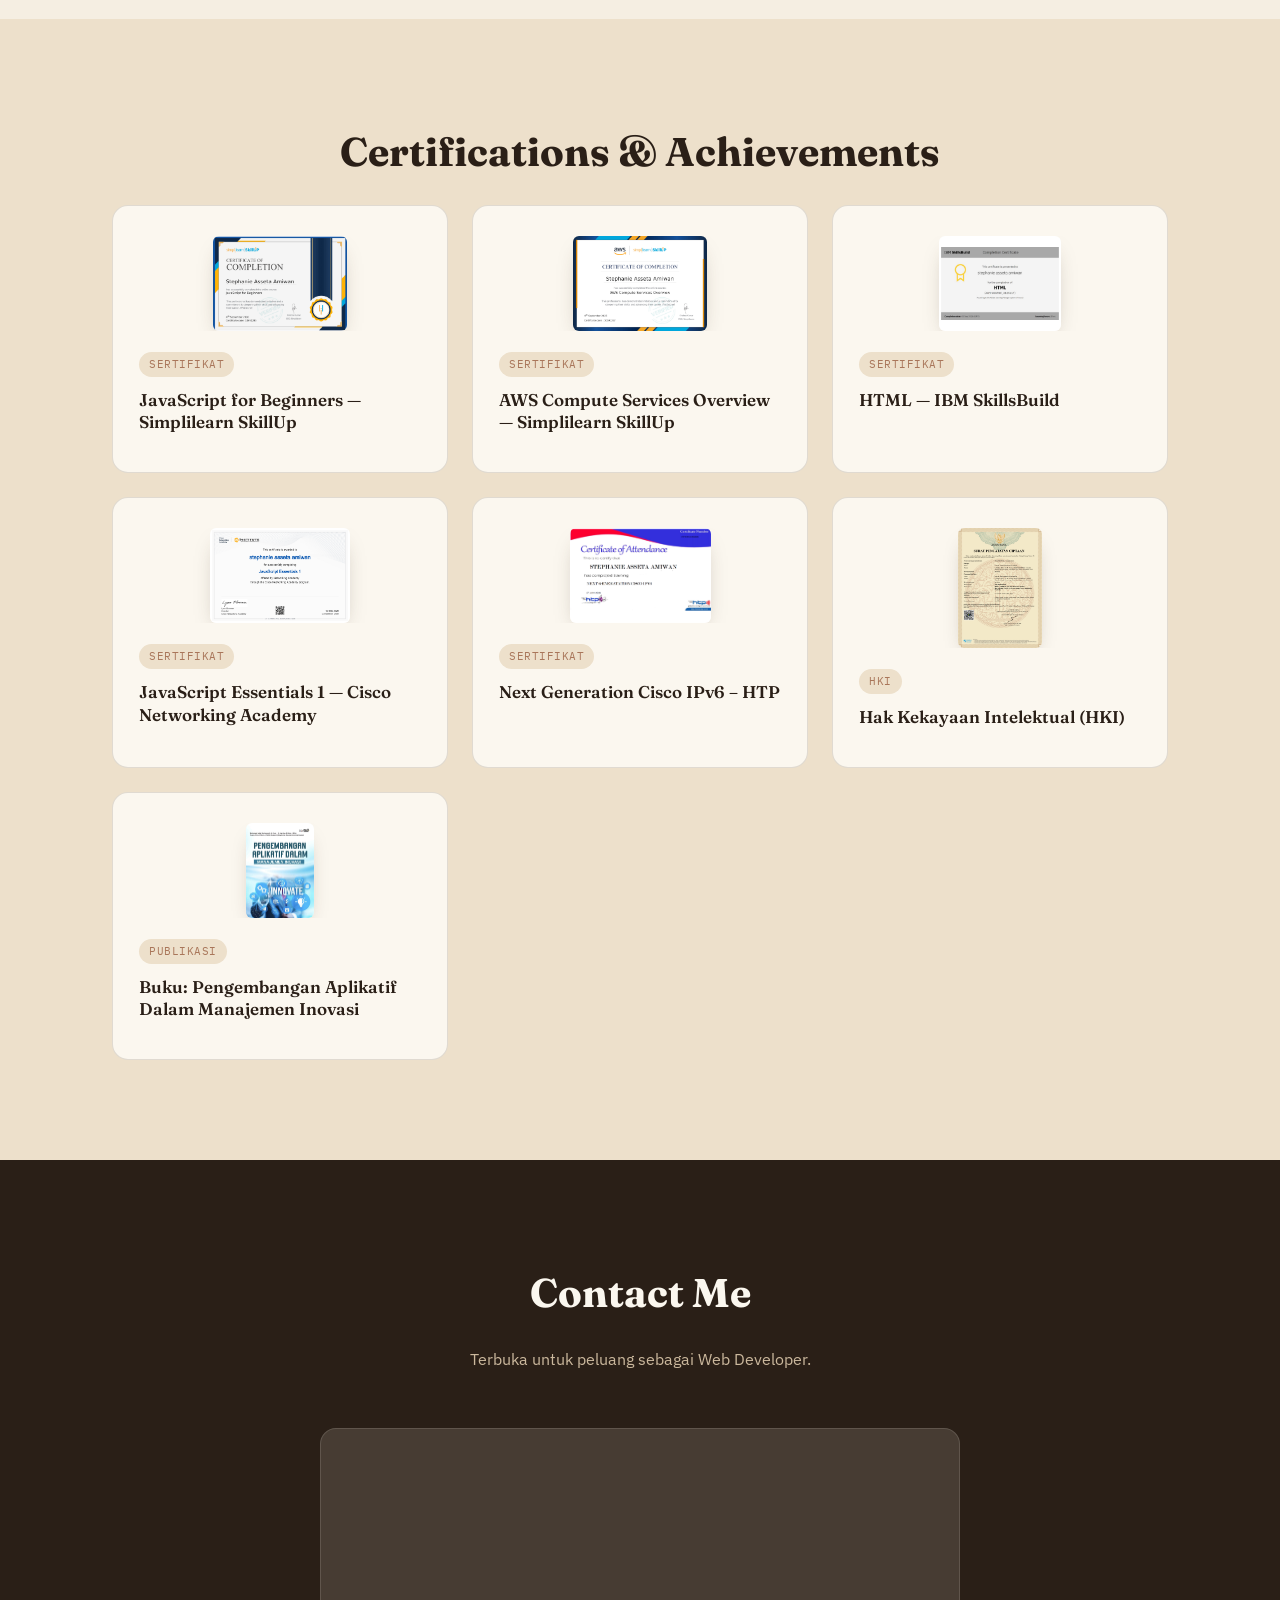
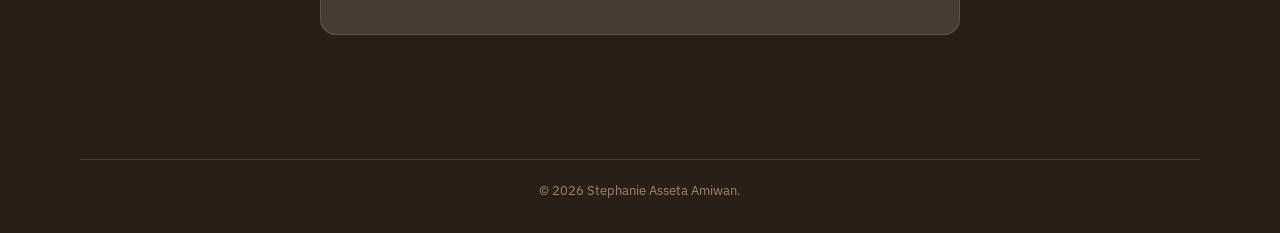
==== commit 05ac1e53: "perbaikin gallery" ====
--- a/index.html
+++ b/index.html
@@ -3,8 +3,22 @@
 <head>
 <meta charset="UTF-8">
 <meta name="viewport" content="width=device-width, initial-scale=1.0">
-<title>Stephanie Asseta Amiwan | Web Developer</title>
+<title>Stephanie Asseta Amiwan | Portofolio</title>
 <meta name="description" content="Portofolio Stephanie Asseta Amiwan, Web Developer.">
+
+<!-- Open Graph tags (untuk preview link di LinkedIn, WhatsApp, dll) -->
+<meta property="og:title" content="Stephanie Asseta Amiwan | Portofolio">
+<meta property="og:description" content="Portofolio Stephanie Asseta Amiwan, Web Developer. Lulusan Ilmu Komputer yang fokus pada web development, perancangan sistem, dan machine learning.">
+<meta property="og:image" content="https://portofolio-web-psi-lovat.vercel.app/img/foto-home.png">
+<meta property="og:url" content="https://portofolio-web-psi-lovat.vercel.app/">
+<meta property="og:type" content="website">
+<meta property="og:site_name" content="Portofolio Stephanie Asseta Amiwan">
+
+<!-- Twitter Card (bonus, biar preview di Twitter/X juga bagus) -->
+<meta name="twitter:card" content="summary_large_image">
+<meta name="twitter:title" content="Stephanie Asseta Amiwan | Portofolio">
+<meta name="twitter:description" content="Portofolio Stephanie Asseta Amiwan, Web Developer.">
+<meta name="twitter:image" content="https://portofolio-web-psi-lovat.vercel.app/img/foto-home.png">
 
 <link rel="preconnect" href="https://fonts.googleapis.com">
 <link rel="preconnect" href="https://fonts.gstatic.com" crossorigin>
@@ -110,6 +124,9 @@
 <section class="section" id="about">
   <div class="section-inner about-grid">
    <div class="about-photo">
+  <div class="about-shape" aria-hidden="true"></div>
+  <div class="about-dots" aria-hidden="true"></div>
+  <div class="about-photo-ring" aria-hidden="true"></div>
   <div class="about-blob about-blob-1" aria-hidden="true"></div>
   <div class="about-blob about-blob-2" aria-hidden="true"></div>
 
@@ -122,10 +139,7 @@
 
   <img src="img/foto-about.png" alt="Foto Stephanie Asseta Amiwan">
 
-  <div class="about-badge">
-    <span class="about-badge-dot"></span>
-    CS Graduate
-  </div>
+
 </div>
     <div class="about-content">
       <h2 class="section-title">About Me</h2>
@@ -142,20 +156,7 @@
         memecahkan masalah teknis dari berbagai sudut pandang.
       </p>
 
-      <div class="about-cards">
-        <div class="about-card">
-          <h3>Web Development</h3>
-          <p>Membangun sistem web dengan PHP, MySQL, dan JavaScript dari nol hingga rilis.</p>
-        </div>
-        <div class="about-card">
-          <h3>Perancangan Sistem</h3>
-          <p>Terbiasa merancang UML, ERD, dan flowchart sebelum mulai menulis kode.</p>
-        </div>
-        <div class="about-card">
-          <h3>Data &amp; Machine Learning</h3>
-          <p>Mengolah data dan membangun model prediksi dengan Python.</p>
-        </div>
-      </div>
+     
     </div>
   </div>
 </section>
@@ -164,12 +165,7 @@
 <section class="section section-alt" id="skills">
   <div class="section-inner">
     <h2 class="section-title center">My Tech Stack</h2>
-    <p class="section-desc center">
-      Saya berfokus pada pengembangan web, membangun sistem yang responsif dan fungsional
-      menggunakan HTML5, CSS3, JavaScript, PHP, dan MySQL. Terbiasa merancang basis data
-      relasional dan alur sistem dengan UML, ERD, serta flowchart sebelum masuk ke tahap
-      pemrograman dan pengujian.
-    </p>
+  
 
     <div class="tech-scroll-wrap">
       <button class="tech-nav tech-nav-prev" id="techPrev" aria-label="Geser ke kiri">‹</button>
@@ -251,30 +247,7 @@
 
       <article class="project-card">
         <a href="project-lms.html" class="project-thumb thumb-lms">
-          <!-- Ganti dengan screenshot asli:
-          <img src="proyek-lms.jpg" alt="Tampilan LMS POLBANGTAN Bogor"> -->
-          <svg class="thumb-mockup" viewBox="0 0 320 200" preserveAspectRatio="xMidYMid slice">
-            <rect width="320" height="200" fill="#4A3728" />
-            <rect width="320" height="28" fill="#2A1F17"/>
-            <circle cx="16" cy="14" r="4" fill="#C99A78"/>
-            <circle cx="30" cy="14" r="4" fill="#8A6A4F"/>
-            <circle cx="44" cy="14" r="4" fill="#6B4E36"/>
-            <rect x="16" y="46" width="70" height="140" rx="6" fill="#5A4130"/>
-            <rect x="28" y="60" width="46" height="6" rx="3" fill="#C99A78"/>
-            <rect x="28" y="78" width="46" height="6" rx="3" fill="#8A6A4F"/>
-            <rect x="28" y="96" width="46" height="6" rx="3" fill="#8A6A4F"/>
-            <rect x="28" y="114" width="46" height="6" rx="3" fill="#8A6A4F"/>
-            <rect x="98" y="46" width="206" height="60" rx="6" fill="#5A4130"/>
-            <rect x="112" y="60" width="90" height="8" rx="4" fill="#C99A78"/>
-            <rect x="112" y="76" width="140" height="6" rx="3" fill="#8A6A4F"/>
-            <rect x="112" y="88" width="120" height="6" rx="3" fill="#8A6A4F"/>
-            <rect x="98" y="116" width="98" height="70" rx="6" fill="#5A4130"/>
-            <rect x="204" y="116" width="100" height="70" rx="6" fill="#5A4130"/>
-            <rect x="112" y="130" width="70" height="6" rx="3" fill="#C99A78"/>
-            <rect x="112" y="146" width="60" height="6" rx="3" fill="#8A6A4F"/>
-            <rect x="218" y="130" width="70" height="6" rx="3" fill="#C99A78"/>
-            <rect x="218" y="146" width="60" height="6" rx="3" fill="#8A6A4F"/>
-          </svg>
+          <img src="img/proyek-lms.png" alt="Tampilan LMS POLBANGTAN Bogor">
           <span class="thumb-overlay">View Detail →</span>
         </a>
         <div class="project-body">
@@ -289,21 +262,7 @@
 
       <article class="project-card">
         <a href="project-tiktok.html" class="project-thumb thumb-tiktok">
-          <!-- Ganti dengan screenshot asli:
-          <img src="proyek-tiktok.jpg" alt="Visualisasi model prediksi popularitas TikTok"> -->
-          <svg class="thumb-mockup" viewBox="0 0 320 200" preserveAspectRatio="xMidYMid slice">
-            <rect width="320" height="200" fill="#3B2C21"/>
-            <line x1="20" y1="170" x2="300" y2="170" stroke="#8A6A4F" stroke-width="1.5"/>
-            <line x1="20" y1="30" x2="20" y2="170" stroke="#8A6A4F" stroke-width="1.5"/>
-            <rect x="40" y="120" width="26" height="50" rx="3" fill="#8A6A4F"/>
-            <rect x="80" y="90" width="26" height="80" rx="3" fill="#A9765A"/>
-            <rect x="120" y="60" width="26" height="110" rx="3" fill="#C99A78"/>
-            <rect x="160" y="100" width="26" height="70" rx="3" fill="#A9765A"/>
-            <rect x="200" y="45" width="26" height="125" rx="3" fill="#C99A78"/>
-            <rect x="240" y="75" width="26" height="95" rx="3" fill="#A9765A"/>
-            <circle cx="253" cy="55" r="16" fill="none" stroke="#C99A78" stroke-width="4"/>
-            <path d="M253,55 L253,39 A16,16 0 0,1 267,63 Z" fill="#F5EEE2"/>
-          </svg>
+          <img src="img/proyek-tiktok.png" alt="Visualisasi model prediksi popularitas TikTok">
           <span class="thumb-overlay">View Detail →</span>
         </a>
         <div class="project-body">
@@ -318,26 +277,7 @@
 
       <article class="project-card">
         <a href="project-museum.html" class="project-thumb thumb-museum">
-          <!-- Ganti dengan screenshot asli:
-          <img src="proyek-museum.jpg" alt="Tampilan sistem pemesanan tiket Hall of Memories"> -->
-          <svg class="thumb-mockup" viewBox="0 0 320 200" preserveAspectRatio="xMidYMid slice">
-            <rect width="320" height="200" fill="#2A1F17"/>
-            <rect x="24" y="30" width="140" height="90" rx="6" fill="#5A4130"/>
-            <rect x="36" y="42" width="70" height="8" rx="4" fill="#C99A78"/>
-            <rect x="36" y="60" width="100" height="6" rx="3" fill="#8A6A4F"/>
-            <rect x="36" y="74" width="90" height="6" rx="3" fill="#8A6A4F"/>
-            <rect x="36" y="98" width="56" height="14" rx="7" fill="#C99A78"/>
-            <rect x="180" y="30" width="116" height="140" rx="6" fill="#5A4130"/>
-            <rect x="196" y="46" width="84" height="8" rx="4" fill="#C99A78"/>
-            <rect x="196" y="64" width="60" height="6" rx="3" fill="#8A6A4F"/>
-            <rect x="196" y="80" width="84" height="1" fill="#8A6A4F"/>
-            <rect x="196" y="94" width="70" height="6" rx="3" fill="#8A6A4F"/>
-            <rect x="196" y="108" width="50" height="6" rx="3" fill="#8A6A4F"/>
-            <rect x="196" y="132" width="84" height="16" rx="8" fill="#C99A78"/>
-            <rect x="24" y="132" width="140" height="38" rx="6" fill="#5A4130"/>
-            <rect x="36" y="144" width="60" height="6" rx="3" fill="#8A6A4F"/>
-            <rect x="36" y="156" width="40" height="6" rx="3" fill="#8A6A4F"/>
-          </svg>
+          <img src="img/proyek-museum.png" alt="Tampilan sistem pemesanan tiket Hall of Memories">
           <span class="thumb-overlay">View Detail →</span>
         </a>
         <div class="project-body">
@@ -358,34 +298,56 @@
 <section class="section section-alt" id="certifications">
   <div class="section-inner">
     <h2 class="section-title center">Certifications &amp; Achievements</h2>
-    <p class="section-desc center">
-      Sertifikasi dan karya yang menunjukkan komitmen saya dalam terus mengembangkan
-      kemampuan teknis maupun kontribusi tertulis.
-    </p>
+    
 
     <div class="cred-grid">
+      
+      <div class="cred-card" data-cert-img="img/cert-js.png" data-cert-title="JavaScript for Beginners — Simplilearn SkillUp" tabindex="0" role="button">
+        <div class="cred-cover cred-cover-landscape">
+          <img src="img/cert-js.png" alt="JavaScript for Beginners — Simplilearn SkillUp">
+        </div>
+        <span class="cred-badge">Sertifikat</span>
+        <h3>JavaScript for Beginners — Simplilearn SkillUp</h3>
+      </div>
+
+      <div class="cred-card" data-cert-img="img/cert-cs aws.png" data-cert-title="AWS Compute Services Overview — Simplilearn SkillUp" tabindex="0" role="button">
+        <div class="cred-cover cred-cover-landscape">
+          <img src="img/cert-cs aws.png" alt="AWS Compute Services Overview — Simplilearn SkillUp">
+        </div>
+        <span class="cred-badge">Sertifikat</span>
+        <h3>AWS Compute Services Overview — Simplilearn SkillUp</h3>
+      </div>
+
+      <div class="cred-card" data-cert-img="img/cert-html ibm.png" data-cert-title="HTML — IBM SkillsBuild" tabindex="0" role="button">
+        <div class="cred-cover cred-cover-landscape">
+          <img src="img/cert-html ibm.png" alt="HTML — IBM SkillsBuild">
+        </div>
+        <span class="cred-badge">Sertifikat</span>
+        <h3>HTML — IBM SkillsBuild</h3>
+      </div>
+
+      <div class="cred-card" data-cert-img="img/cert-js e.png" data-cert-title="JavaScript Essentials 1 — Cisco Networking Academy" tabindex="0" role="button">
+        <div class="cred-cover cred-cover-landscape">
+          <img src="img/cert-js e.png" alt="JavaScript Essentials 1 — Cisco Networking Academy">
+        </div>
+        <span class="cred-badge">Sertifikat</span>
+        <h3>JavaScript Essentials 1 — Cisco Networking Academy</h3>
+      </div>
+
       <div class="cred-card" data-cert-img="img/cert-cisco.png" data-cert-title="Next Generation Cisco IPv6 – HTP" tabindex="0" role="button">
         <div class="cred-cover cred-cover-landscape">
-         
-          <img src="img/cert-cisco.png" alt="Sertifikat Next Generation Cisco IPv6 - HTP"> 
-       
+          <img src="img/cert-cisco.png" alt="Sertifikat Next Generation Cisco IPv6 - HTP">
         </div>
         <span class="cred-badge">Sertifikat</span>
         <h3>Next Generation Cisco IPv6 – HTP</h3>
-        <p class="cred-issuer">Sertifikasi Kompetensi</p>
-        <p class="cred-date">Juni 2026</p>
       </div>
 
       <div class="cred-card" data-cert-img="img/cert-hki.png" data-cert-title="Hak Kekayaan Intelektual (HKI)" tabindex="0" role="button">
         <div class="cred-cover">
-         
-          <img src="img/cert-hki.png" alt="Sertifikat Hak Kekayaan Intelektual"> 
-          
+          <img src="img/cert-hki.png" alt="Sertifikat Hak Kekayaan Intelektual">
         </div>
         <span class="cred-badge">HKI</span>
         <h3>Hak Kekayaan Intelektual (HKI)</h3>
-        <p class="cred-issuer">"Modul Admin dan Mahasiswa LMS POLBANGTAN Berbasis Website" — Kementerian Hukum RI</p>
-        <p class="cred-date">Desember 2025</p>
       </div>
 
 <div class="cred-card" data-cert-img="img/cert-buku.jpeg" data-cert-title="Buku: Pengembangan Aplikatif Dalam Manajemen Inovasi" tabindex="0" role="button">
@@ -395,8 +357,6 @@
 
         <span class="cred-badge">Publikasi</span>
         <h3>Buku: Pengembangan Aplikatif Dalam Manajemen Inovasi</h3>
-        <p class="cred-issuer">Penulis — Hasil Program MBKM Riset</p>
-        <p class="cred-date">Penerbit CV. Nulis Hemat Indonesia</p>
       </div>
     </div>
   </div>
@@ -455,7 +415,7 @@
       </div>
       <div class="cert-shield" oncontextmenu="return false;"></div>
     </div>
-    <p class="cert-modal-note">Gambar dilindungi watermark — untuk verifikasi keaslian, hubungi saya langsung.</p>
+    <p class="cert-modal-note">Gambar dilindungi watermark</p>
   </div>
 </div>
 
--- a/style.css
+++ b/style.css
@@ -307,76 +307,59 @@
 .about-grid{
   display:grid; grid-template-columns:0.75fr 1.25fr; gap:64px; align-items:center;
 }
-/* =========================================================
-   ABOUT PHOTO — UI/UX style cutout (ganti bagian .about-photo lama)
-========================================================= */
-.about-photo{
-  position:relative;
-  padding:24px;
-  display:flex;
-  align-items:center;
-  justify-content:center;
-}
-
-/* Blob organik di belakang foto, warna sesuai tema coffee/clay */
+.about-photo{ position:relative; padding:16px 16px 16px 36px; }
+
+/* Shape organik solid besar di belakang foto — pengganti kartu angka pencapaian di referensi */
+.about-shape{
+  position:absolute; z-index:0;
+  top:4%; left:14%; width:82%; height:92%;
+  background:linear-gradient(155deg, var(--clay) 0%, var(--coffee-2) 100%);
+  border-radius:42% 58% 63% 37% / 46% 40% 60% 54%;
+}
+
+/* Pola titik dekoratif pojok kiri-atas, seperti di referensi */
+.about-dots{
+  position:absolute; z-index:2; top:-6px; left:-6px;
+  width:72px; height:72px;
+  background-image:radial-gradient(var(--clay) 1.6px, transparent 1.6px);
+  background-size:12px 12px;
+  opacity:0.55;
+}
+
+/* Ring putus-putus mengelilingi foto */
+.about-photo-ring{
+  position:absolute; z-index:1;
+  top:0%; left:10%; width:86%; height:98%;
+  border:1.5px dashed rgba(169,118,90,0.45);
+  border-radius:46% 54% 58% 42% / 50% 44% 56% 50%;
+  animation: heroRingSpin 30s linear infinite;
+}
+
+.about-blob{
+  position:absolute; border-radius:50%; filter:blur(34px);
+  z-index:0; opacity:0.6;
+}
 .about-blob-1{
-  width:220px; height:220px; top:-10px; left:-20px;
+  width:180px; height:180px; top:-30px; left:-10px;
   background:radial-gradient(circle, #C99A78 0%, #A9765A 55%, transparent 75%);
 }
 .about-blob-2{
-  width:170px; height:170px; bottom:-10px; right:-10px;
+  width:150px; height:150px; bottom:-20px; right:-20px;
   background:radial-gradient(circle, #6B4E36 0%, #3B2C21 60%, transparent 78%);
-  opacity:0.5;
-}
-
-/* Bentuk dasar organik solid di belakang foto (efek "UI/UX card") */
-.about-photo::before{
-  content:"";
-  position:absolute;
-  z-index:0;
-  top:6%;
-  left:10%;
-  width:80%;
-  height:88%;
-  background:linear-gradient(155deg, var(--clay) 0%, var(--coffee-2) 100%);
-  border-radius:44% 56% 62% 38% / 48% 42% 58% 52%;
-}
-
-/* Ring dekoratif putus-putus, sama seperti di hero */
-.about-photo::after{
-  content:"";
-  position:absolute;
-  z-index:1;
-  top:0%;
-  left:4%;
-  width:88%;
-  height:96%;
-  border:1.5px dashed rgba(169,118,90,0.45);
-  border-radius:48% 52% 55% 45% / 55% 48% 52% 45%;
-  animation: heroRingSpin 30s linear infinite;
-  pointer-events:none;
-}
-
+  opacity:0.45;
+}
 .about-photo img{
-  position:relative;
-  z-index:2;
-  width:100%;
-  display:block;
-  border-radius:24% 24% 6% 6% / 12% 12% 4% 4%;
-  filter:drop-shadow(0 24px 26px rgba(42,31,23,0.32));
-}
-
-/* Sparkle kecil, dekorasi ringan */
+  position:relative; z-index:1; width:100%; display:block;
+  filter:drop-shadow(0 26px 28px rgba(42,31,23,0.35));
+}
 .about-sparkle{
-  position:absolute; z-index:3; width:18px; height:18px; color:var(--clay);
+  position:absolute; z-index:2; width:18px; height:18px; color:var(--clay);
   animation: sparkleTwinkle 2.6s ease-in-out infinite;
 }
 .about-sparkle-1{ top:4%; right:2%; }
 .about-sparkle-2{ bottom:8%; left:0%; width:14px; height:14px; animation-delay:1.2s; }
-
-/* Badge melayang, gaya sama dengan hero-badge tapi lebih kecil */
 .about-badge{
-  position:absolute; z-index:4; left:50%; bottom:-6px; transform:translateX(-50%);
+  position:absolute; z-index:2; left:50%; bottom:-6px; transform:translateX(-50%);
   display:flex; align-items:center; gap:8px;
   background:var(--cream-2); border:1px solid var(--line);
   padding:10px 16px; border-radius:100px;
@@ -384,14 +367,7 @@
   box-shadow:0 14px 28px -14px rgba(59,44,33,0.3);
   white-space:nowrap;
 }
-.about-badge-dot{
-  width:7px; height:7px; border-radius:50%; background:var(--clay);
-}
-
-@media (max-width:900px){
-  .about-photo{ max-width:280px; margin:0 auto; padding:16px; }
-  .about-sparkle{ display:none; }
-}
+.about-badge-dot{ width:7px; height:7px; border-radius:50%; background:var(--clay); }
 .about-photo-placeholder{
   position:relative; z-index:1;
   aspect-ratio:3/4; border-radius:16px;
@@ -488,24 +464,22 @@
   border-color:var(--clay);
 }
 .cred-cover{
-  width:100%; height:120px; border-radius:8px; overflow:hidden;
-  margin-bottom:18px; box-shadow:0 10px 22px -10px rgba(59,44,33,0.4);
+  width:100%; height:120px; overflow:hidden;
+  margin-bottom:18px;
   transition:transform .3s var(--ease);
-  background:var(--paper);
-  display:flex; align-items:center; justify-content:center;
-  padding:6px;
+  display:flex; align-items:center; justify-content:center;
 }
 .cred-card:hover .cred-cover{ transform:scale(1.02); }
 .cred-cover img{
   max-width:100%; max-height:100%; width:auto; height:auto;
-  object-fit:contain; display:block; border-radius:3px;
+  object-fit:contain; display:block; border-radius:6px;
+  box-shadow:0 10px 22px -10px rgba(59,44,33,0.4);
 }
 .cred-cover-placeholder{
   width:100%; height:100%; background:linear-gradient(160deg, var(--mocha), var(--coffee-2));
   display:flex; align-items:center; justify-content:center; padding:8px;
   border-radius:3px;
 }
-
 .cred-cover-landscape{ height:95px; }
 .cred-cover-placeholder span{
   font-size:9px; line-height:1.5; color:var(--cream-2); text-align:center; opacity:0.85;
@@ -661,8 +635,10 @@
   .hero-sparkle{ display:none; }
   .hero-badge{ left:50%; transform:translateX(-50%); bottom:-18px; white-space:nowrap; }
   .about-grid{ grid-template-columns:1fr; gap:36px; }
-  .about-photo{ max-width:260px; margin:0 auto; }
+  .about-photo{ max-width:260px; margin:0 auto; padding-left:16px; }
   .about-blob-1, .about-blob-2{ width:110px; height:110px; }
+  .about-dots{ width:48px; height:48px; }
+  .about-sparkle{ display:none; }
   .about-cards{ grid-template-columns:1fr; }
   .offer-grid{ grid-template-columns:1fr; }
   .project-grid{ grid-template-columns:1fr; }
@@ -713,14 +689,14 @@
   background:var(--coffee-2);
   box-shadow:0 40px 80px -36px rgba(59,44,33,0.45);
 }
-.gallery-track{ position:relative; aspect-ratio:16/10; }
+.gallery-track{ position:relative; aspect-ratio:16/9; background:var(--coffee-2); }
 .gallery-slide{
   position:absolute; inset:0;
   opacity:0; visibility:hidden;
   transition:opacity .4s var(--ease);
 }
 .gallery-slide.active{ opacity:1; visibility:visible; }
-.gallery-slide img{ width:100%; height:100%; object-fit:cover; display:block; }
+.gallery-slide img{ width:100%; height:100%; object-fit:contain; display:block; }
 .gallery-slide .thumb-mockup{ width:100%; height:100%; display:block; }
 
 .gallery-zone{
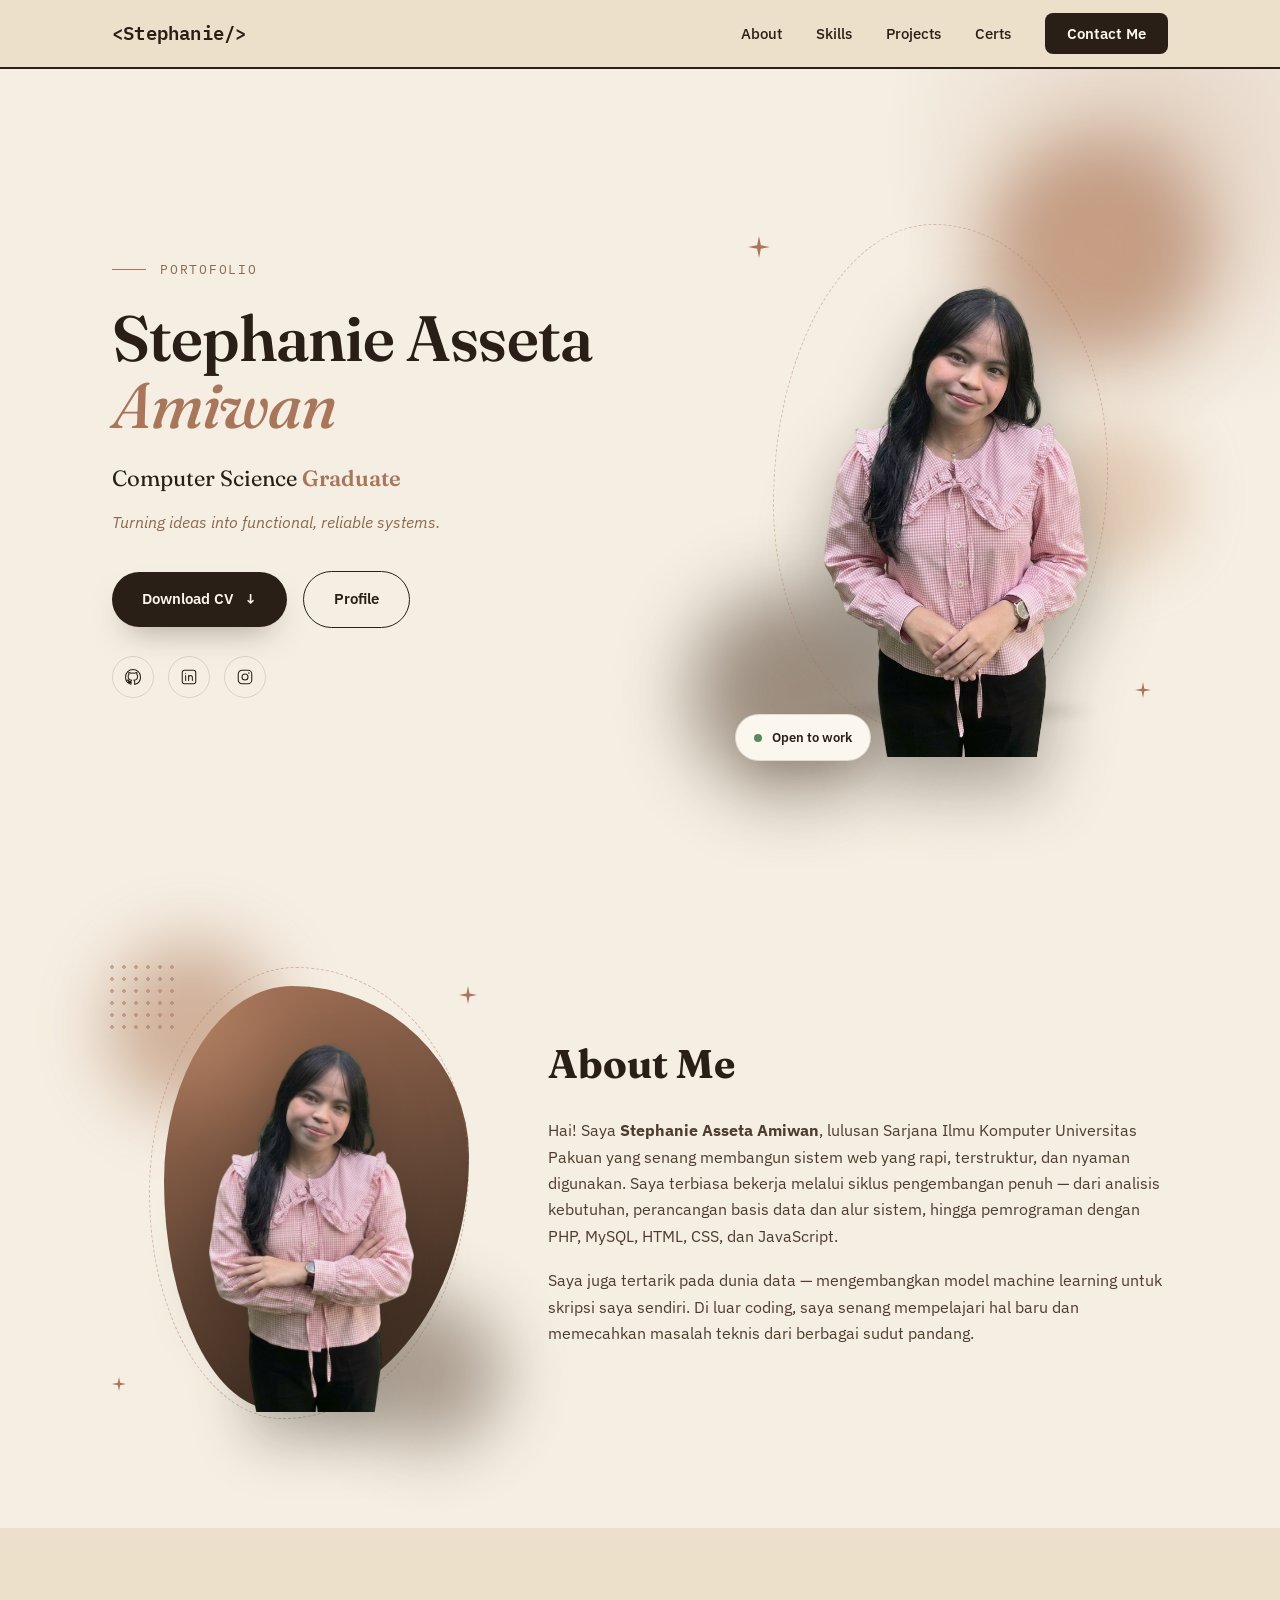
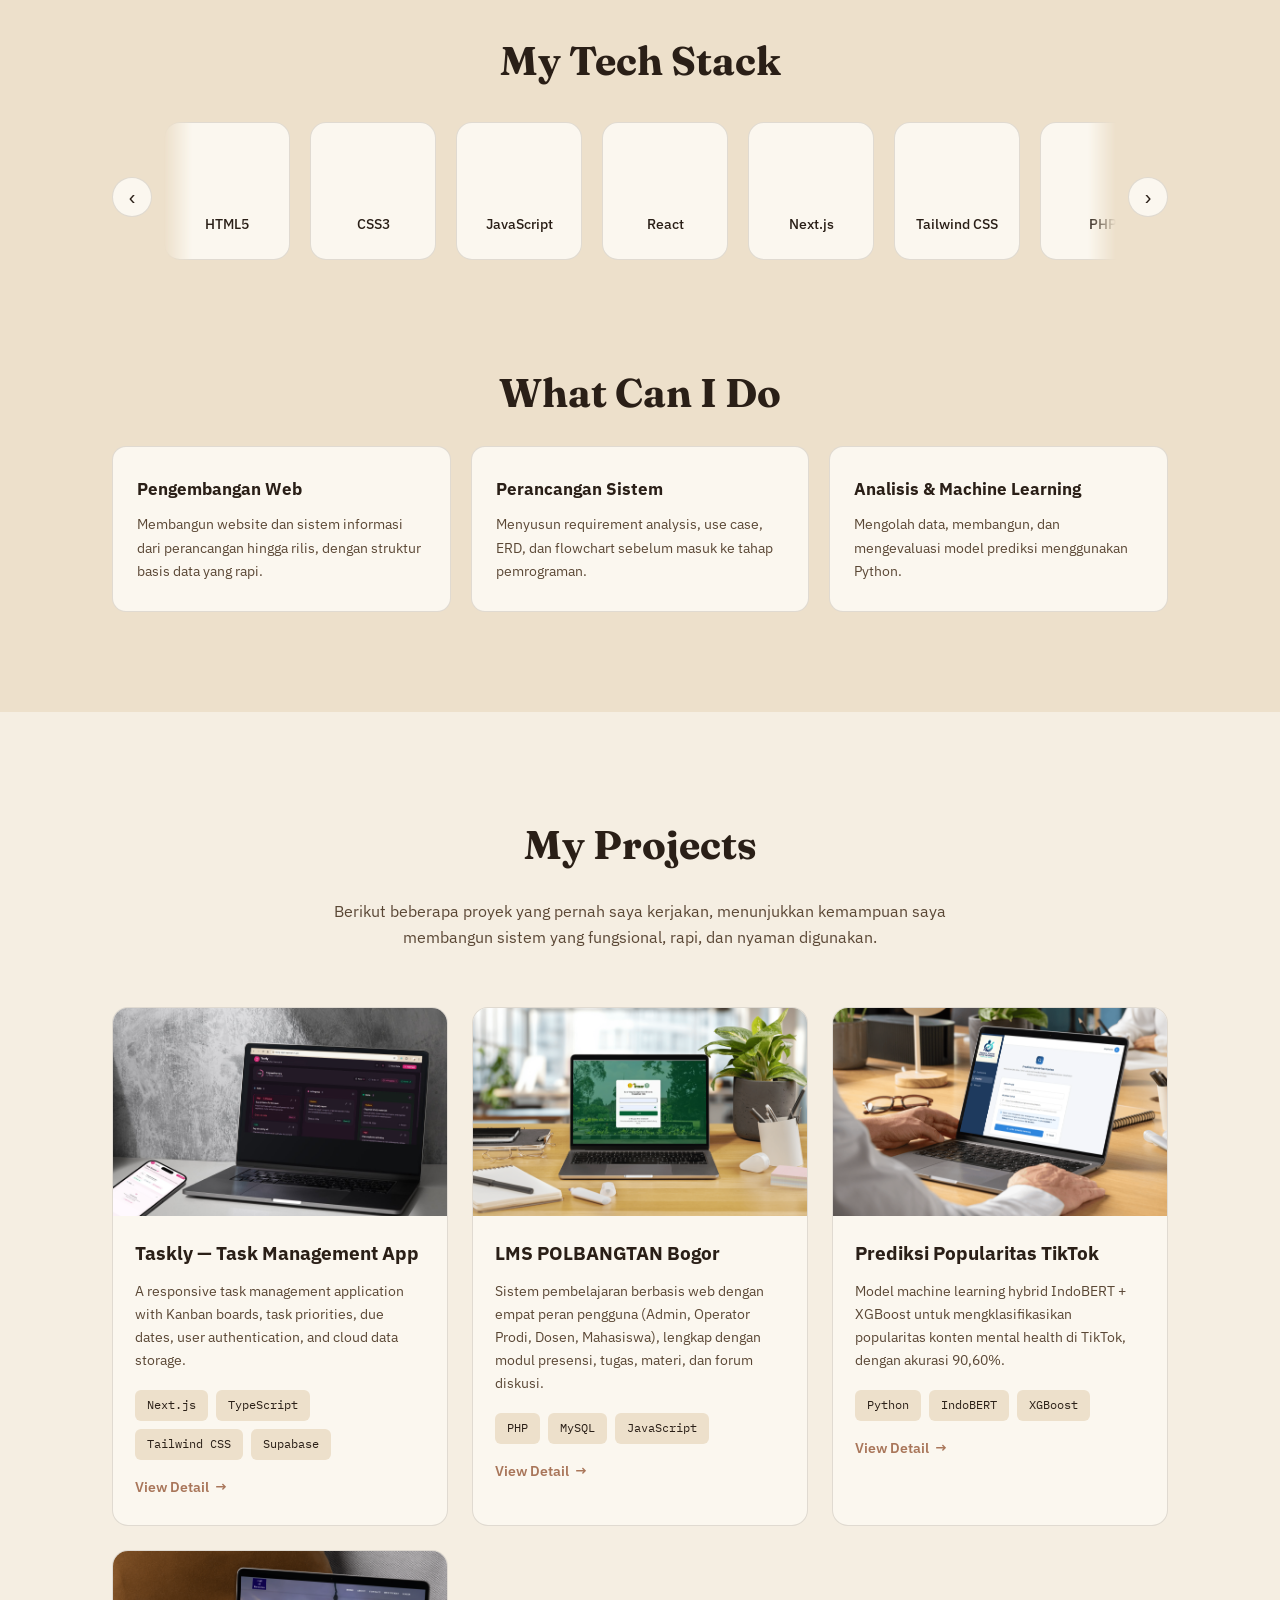
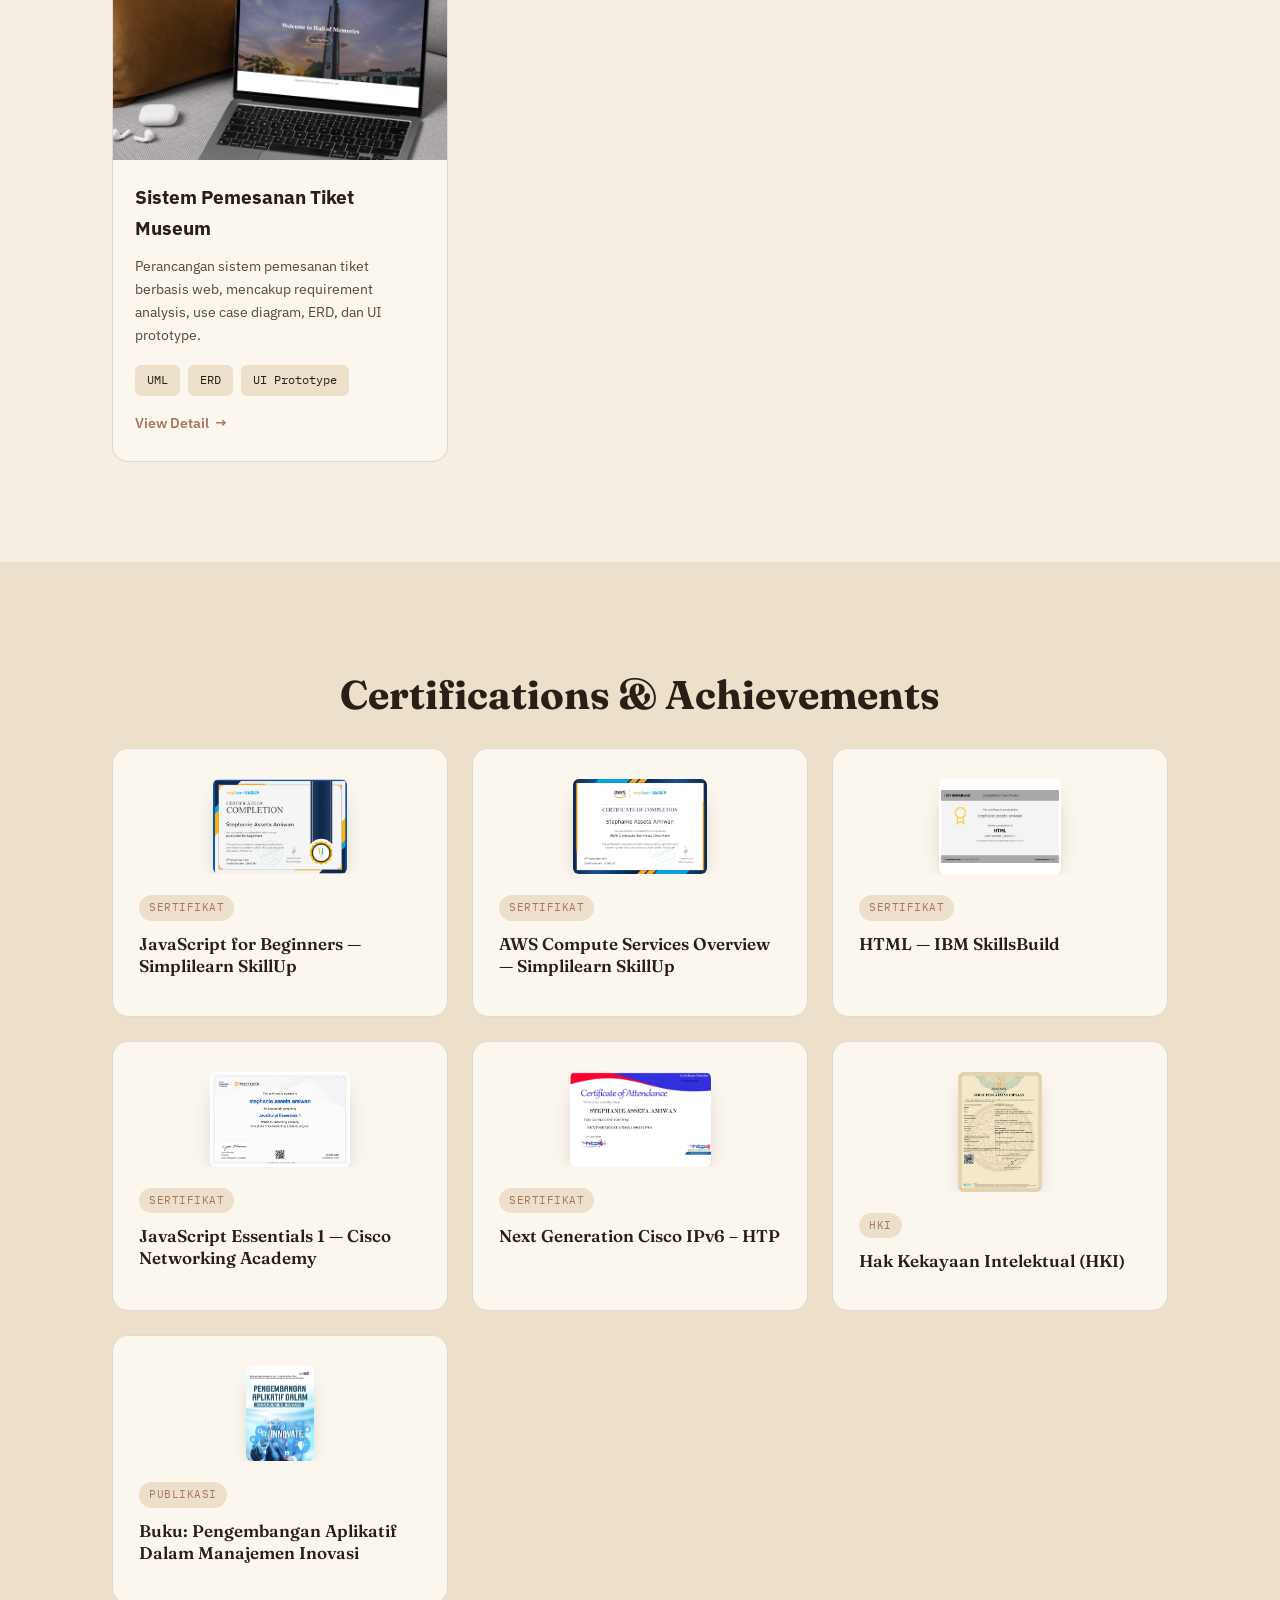
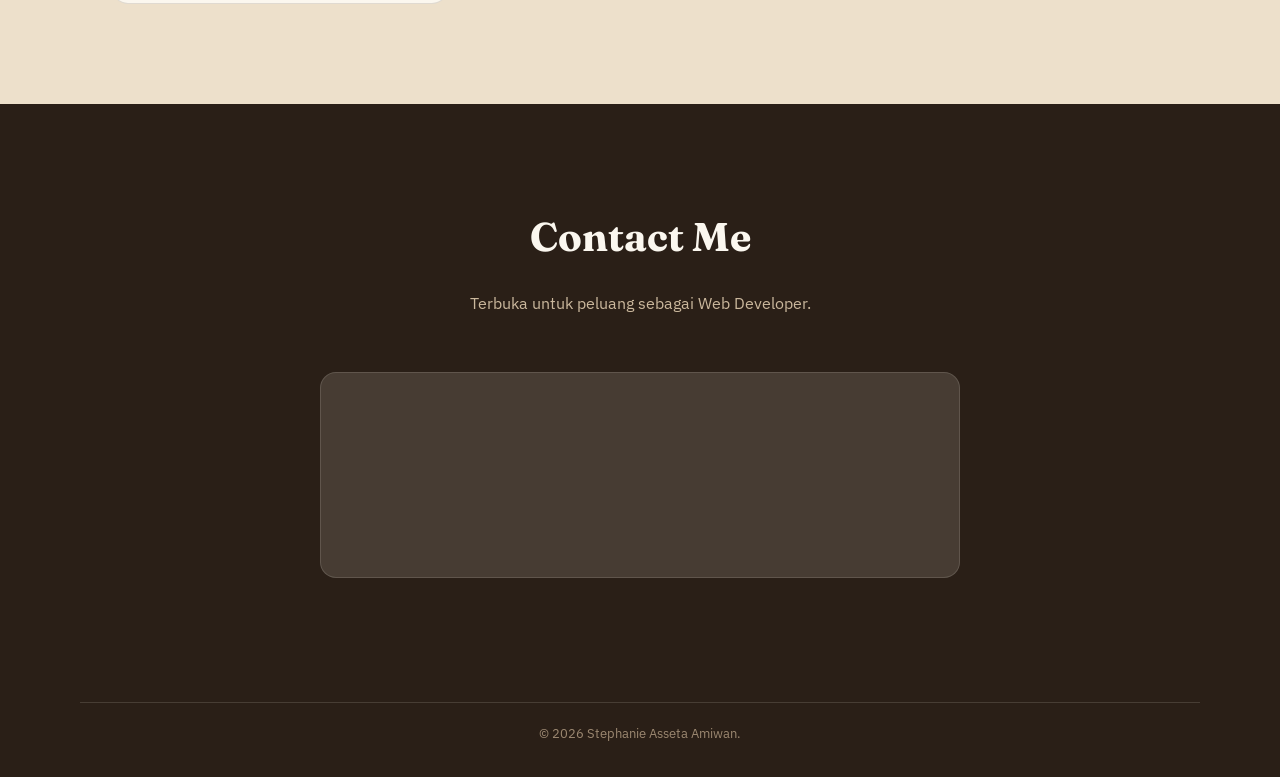
==== commit 564653ae: "update skills" ====
--- a/index.html
+++ b/index.html
@@ -75,7 +75,9 @@
       <p class="hero-role">Computer Science <span class="accent">Graduate</span></p>
       <p class="hero-tagline">Turning ideas into functional, reliable systems.</p>
       <div class="hero-actions">
-        <a href="#" class="btn btn-primary" download>Download CV <span aria-hidden="true">↓</span></a>
+        <a href="./file/cv.pdf" class="btn btn-primary" download="CV-Stephanie-Asseta.pdf">
+  Download CV <span aria-hidden="true">↓</span>
+</a>
         <a href="#about" class="btn btn-outline">Profile</a>
       </div>
 
@@ -165,7 +167,6 @@
 <section class="section section-alt" id="skills">
   <div class="section-inner">
     <h2 class="section-title center">My Tech Stack</h2>
-  
 
     <div class="tech-scroll-wrap">
       <button class="tech-nav tech-nav-prev" id="techPrev" aria-label="Geser ke kiri">‹</button>
@@ -184,12 +185,48 @@
           <span>JavaScript</span>
         </div>
         <div class="tech-item">
+          <div class="tech-icon"><i class="devicon-react-original colored"></i></div>
+          <span>React</span>
+        </div>
+        <div class="tech-item">
+          <div class="tech-icon">
+            <i class="devicon-nextjs-original-wordmark colored"></i>
+          </div>
+          <span>Next.js</span>
+        </div>
+        <div class="tech-item">
+          <div class="tech-icon"><i class="devicon-tailwindcss-original colored"></i></div>
+          <span>Tailwind CSS</span>
+        </div>
+        <div class="tech-item">
           <div class="tech-icon"><i class="devicon-php-plain colored"></i></div>
           <span>PHP</span>
         </div>
         <div class="tech-item">
+          <div class="tech-icon"><i class="devicon-laravel-original colored"></i></div>
+          <span>Laravel</span>
+        </div>
+        <div class="tech-item">
           <div class="tech-icon"><i class="devicon-mysql-plain colored"></i></div>
           <span>MySQL</span>
+        </div>
+          <div class="tech-item">
+          <div class="tech-icon">
+            <i class="devicon-postgresql-plain colored"></i>
+          </div>
+          <span>PostgreSQL</span>
+        </div>
+          <div class="tech-item">
+          <div class="tech-icon">
+            <i class="devicon-zustand-plain colored"></i>
+          </div>
+          <span>Zustand</span>
+        </div>
+        <div class="tech-item">
+          <div class="tech-icon">
+            <i class="devicon-supabase-plain"></i>
+          </div>
+          <span>Supabase</span>
         </div>
         <div class="tech-item">
           <div class="tech-icon"><i class="devicon-python-plain colored"></i></div>
@@ -244,6 +281,26 @@
     </p>
 
     <div class="project-grid">
+
+      <article class="project-card">
+  <a href="project-taskly.html" class="project-thumb">
+    <img src="img/proyek-taskly.png" alt="Dashboard Taskly Task Management App">
+    <span class="thumb-overlay">View Detail →</span>
+  </a>
+  <div class="project-body">
+    <h3>Taskly — Task Management App</h3>
+    <p>A responsive task management application with Kanban boards, task priorities, due dates, user authentication, and cloud data storage.</p>
+    <div class="project-tags">
+      <span>Next.js</span>
+      <span>TypeScript</span>
+      <span>Tailwind CSS</span>
+      <span>Supabase</span>
+    </div>
+    <a href="project-taskly.html" class="project-detail-link">
+      View Detail <span aria-hidden="true">→</span>
+    </a>
+  </div>
+</article>
 
       <article class="project-card">
         <a href="project-lms.html" class="project-thumb thumb-lms">
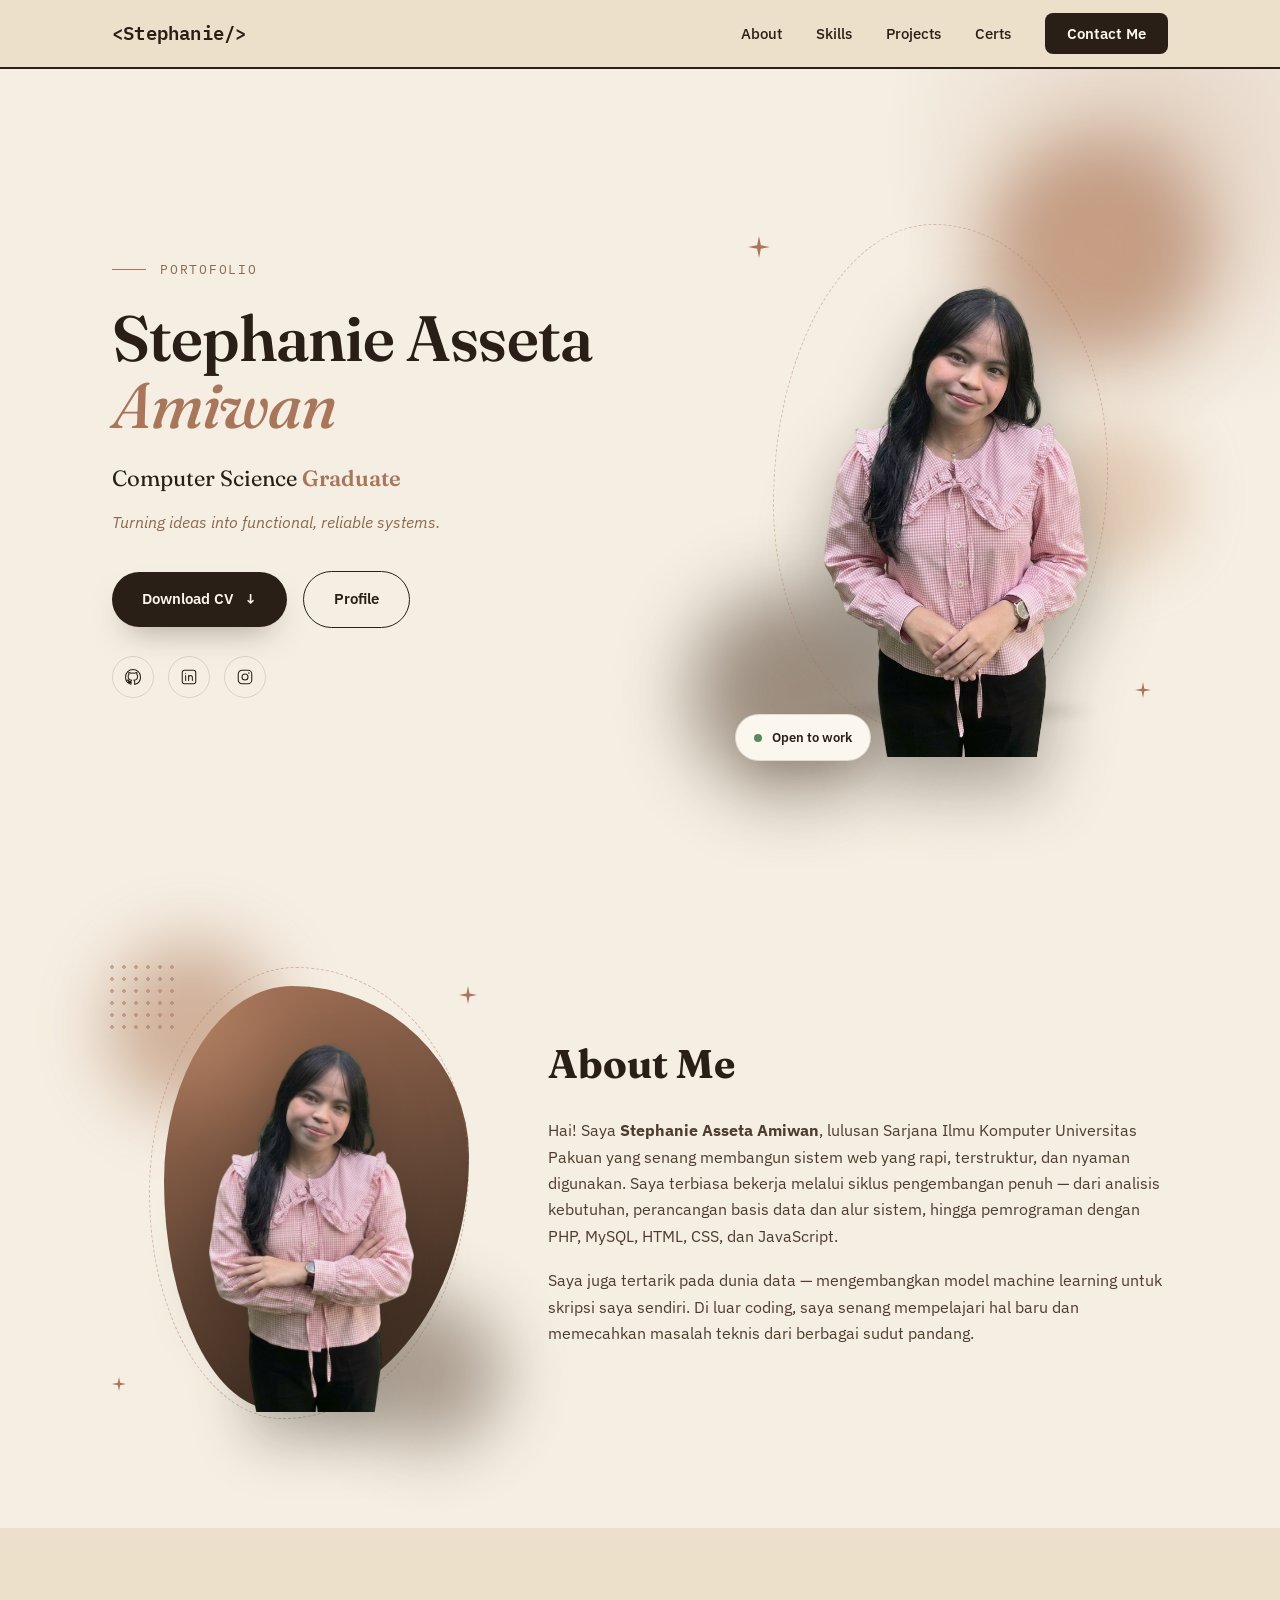
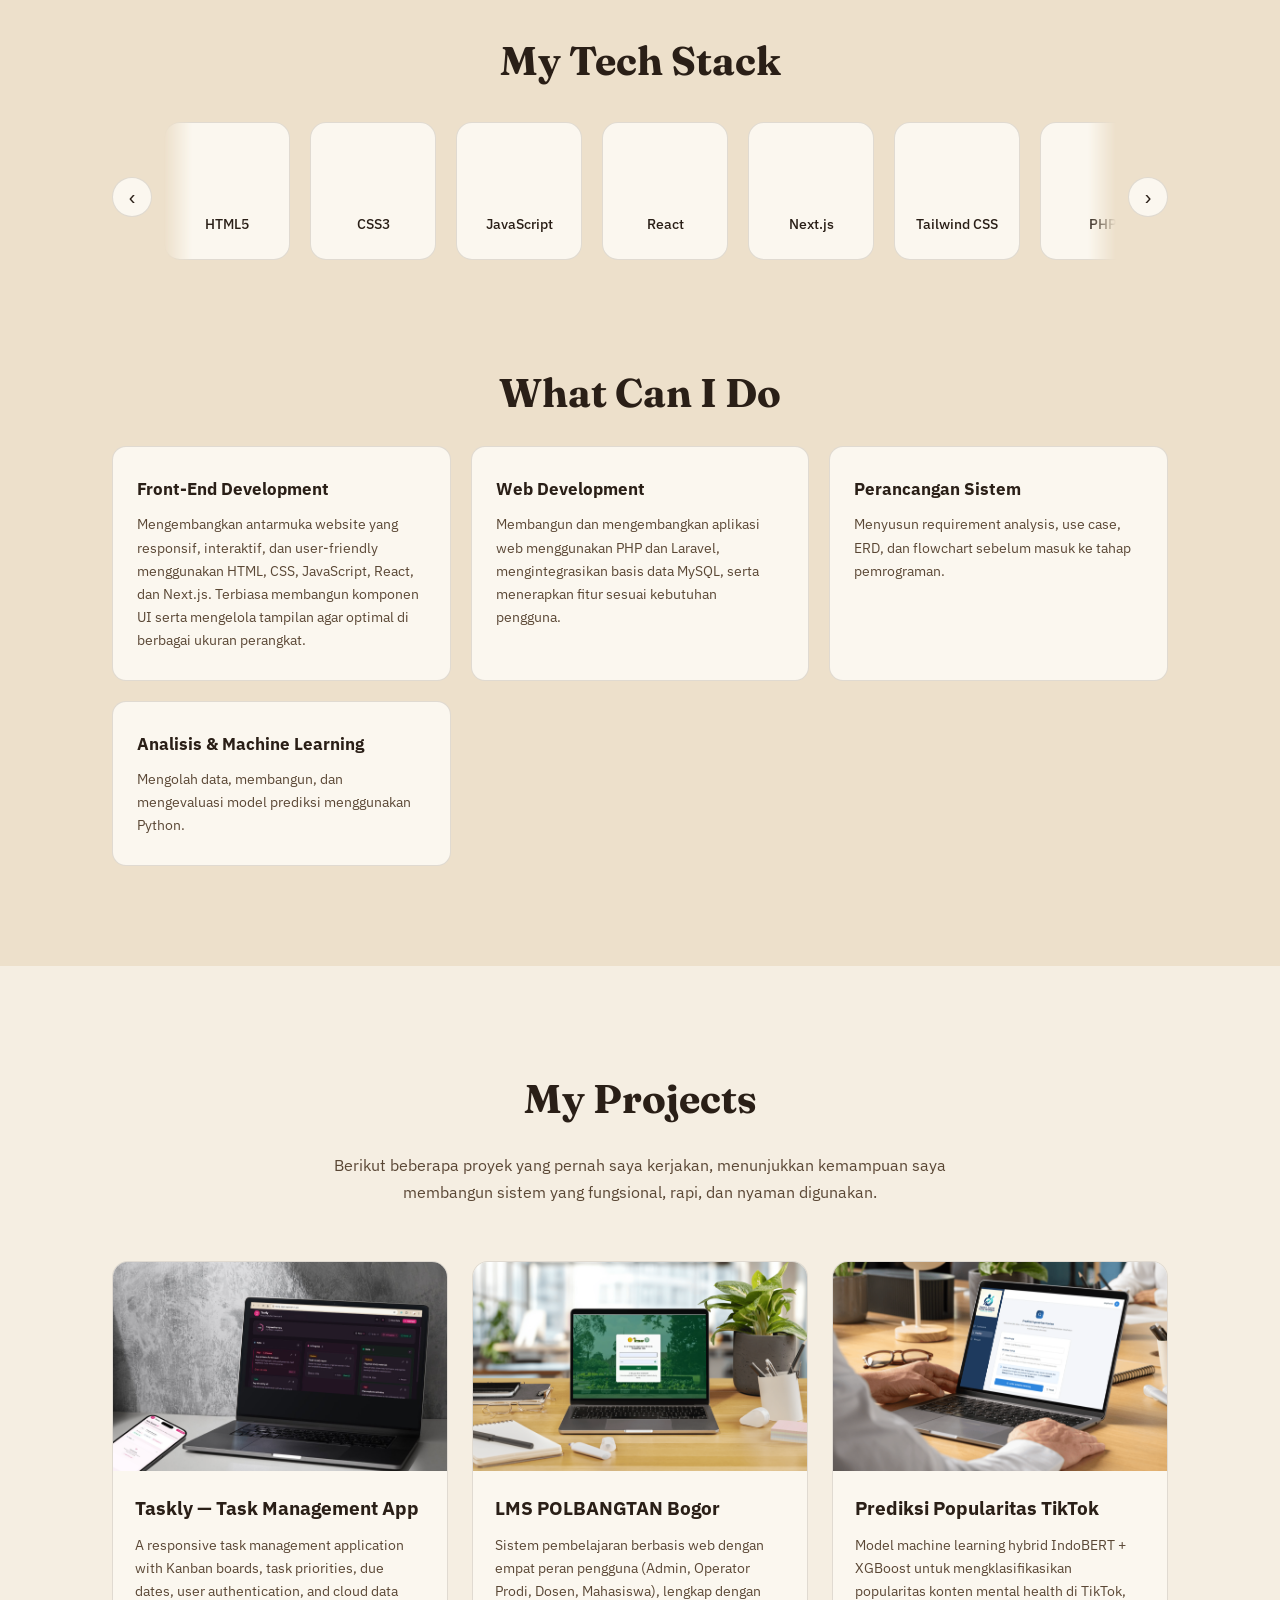
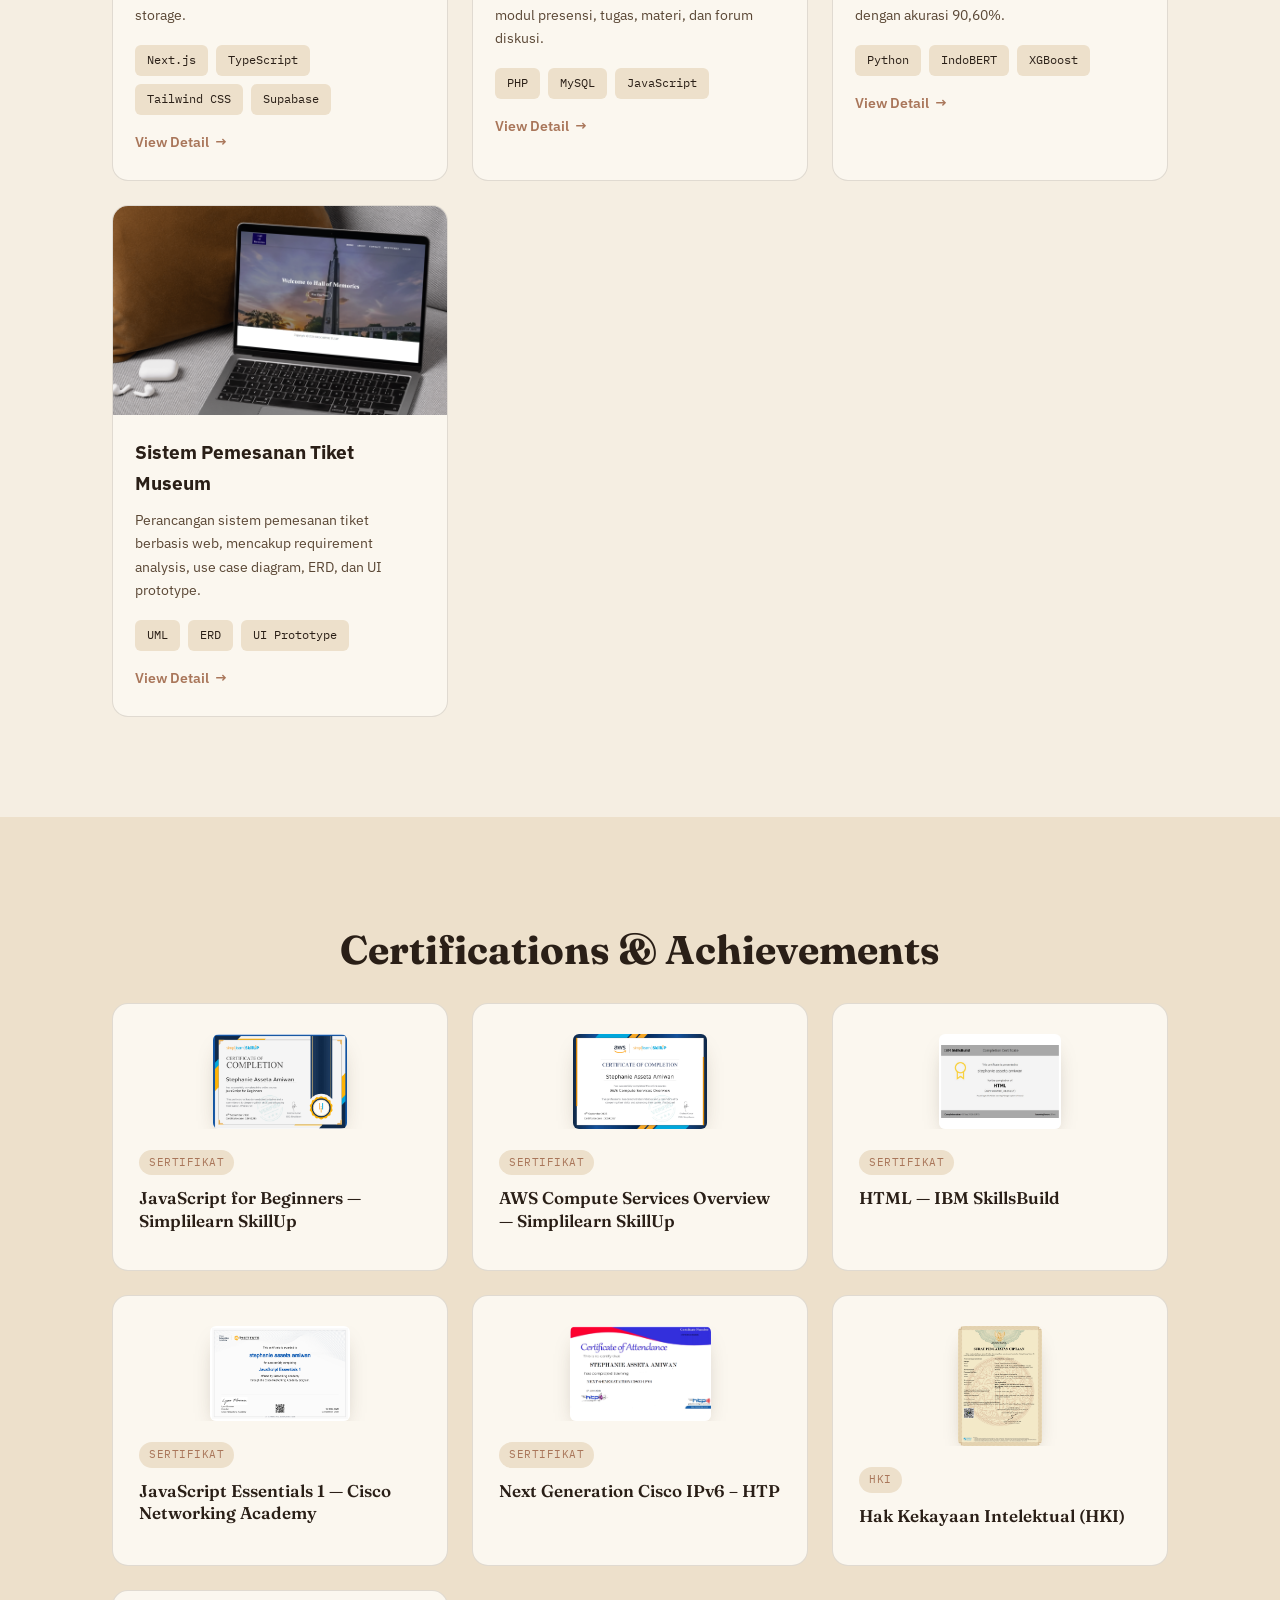
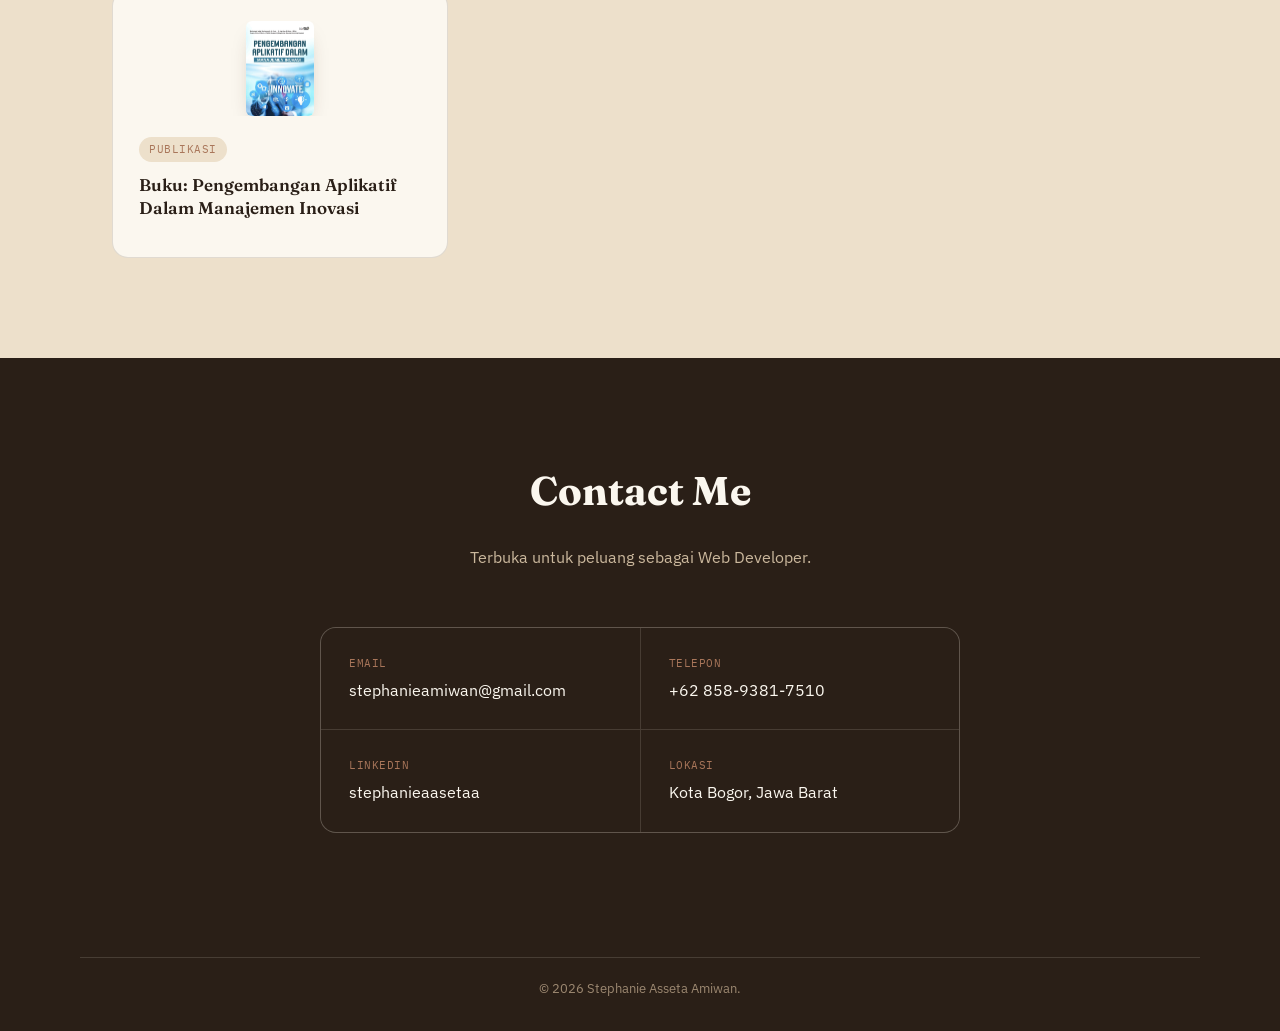
==== commit ad5ea36f: "update email" ====
--- a/index.html
+++ b/index.html
@@ -254,11 +254,26 @@
     </div>
 
     <h2 class="section-title center what-i-do-title">What Can I Do</h2>
-    <div class="offer-grid">
-      <div class="offer-card">
-        <h3>Pengembangan Web</h3>
-        <p>Membangun website dan sistem informasi dari perancangan hingga rilis, dengan struktur basis data yang rapi.</p>
-      </div>
+    
+<div class="offer-grid">
+  <div class="offer-card">
+    <h3>Front-End Development</h3>
+    <p>
+      Mengembangkan antarmuka website yang responsif, interaktif, dan
+      user-friendly menggunakan HTML, CSS, JavaScript, React, dan Next.js.
+      Terbiasa membangun komponen UI serta mengelola tampilan agar
+      optimal di berbagai ukuran perangkat.
+    </p>
+  </div>
+
+  <div class="offer-card">
+    <h3>Web Development</h3>
+    <p>
+      Membangun dan mengembangkan aplikasi web menggunakan PHP dan
+      Laravel, mengintegrasikan basis data MySQL, serta menerapkan
+      fitur sesuai kebutuhan pengguna.
+    </p>
+  </div>
       <div class="offer-card">
         <h3>Perancangan Sistem</h3>
         <p>Menyusun requirement analysis, use case, ERD, dan flowchart sebelum masuk ke tahap pemrograman.</p>
@@ -426,9 +441,9 @@
     <p class="section-desc section-desc-light center">Terbuka untuk peluang sebagai Web Developer.</p>
 
     <div class="contact-grid">
-      <a class="contact-item" href="mailto:this.stephanieaa@gmail.com">
+      <a class="contact-item" href="mailto:stephanieamiwan@gmail.com">
         <span class="contact-label">Email</span>
-        <span class="contact-value">this.stephanieaa@gmail.com</span>
+        <span class="contact-value">stephanieamiwan@gmail.com</span>
       </a>
       <a class="contact-item" href="tel:+6285893817510">
         <span class="contact-label">Telepon</span>
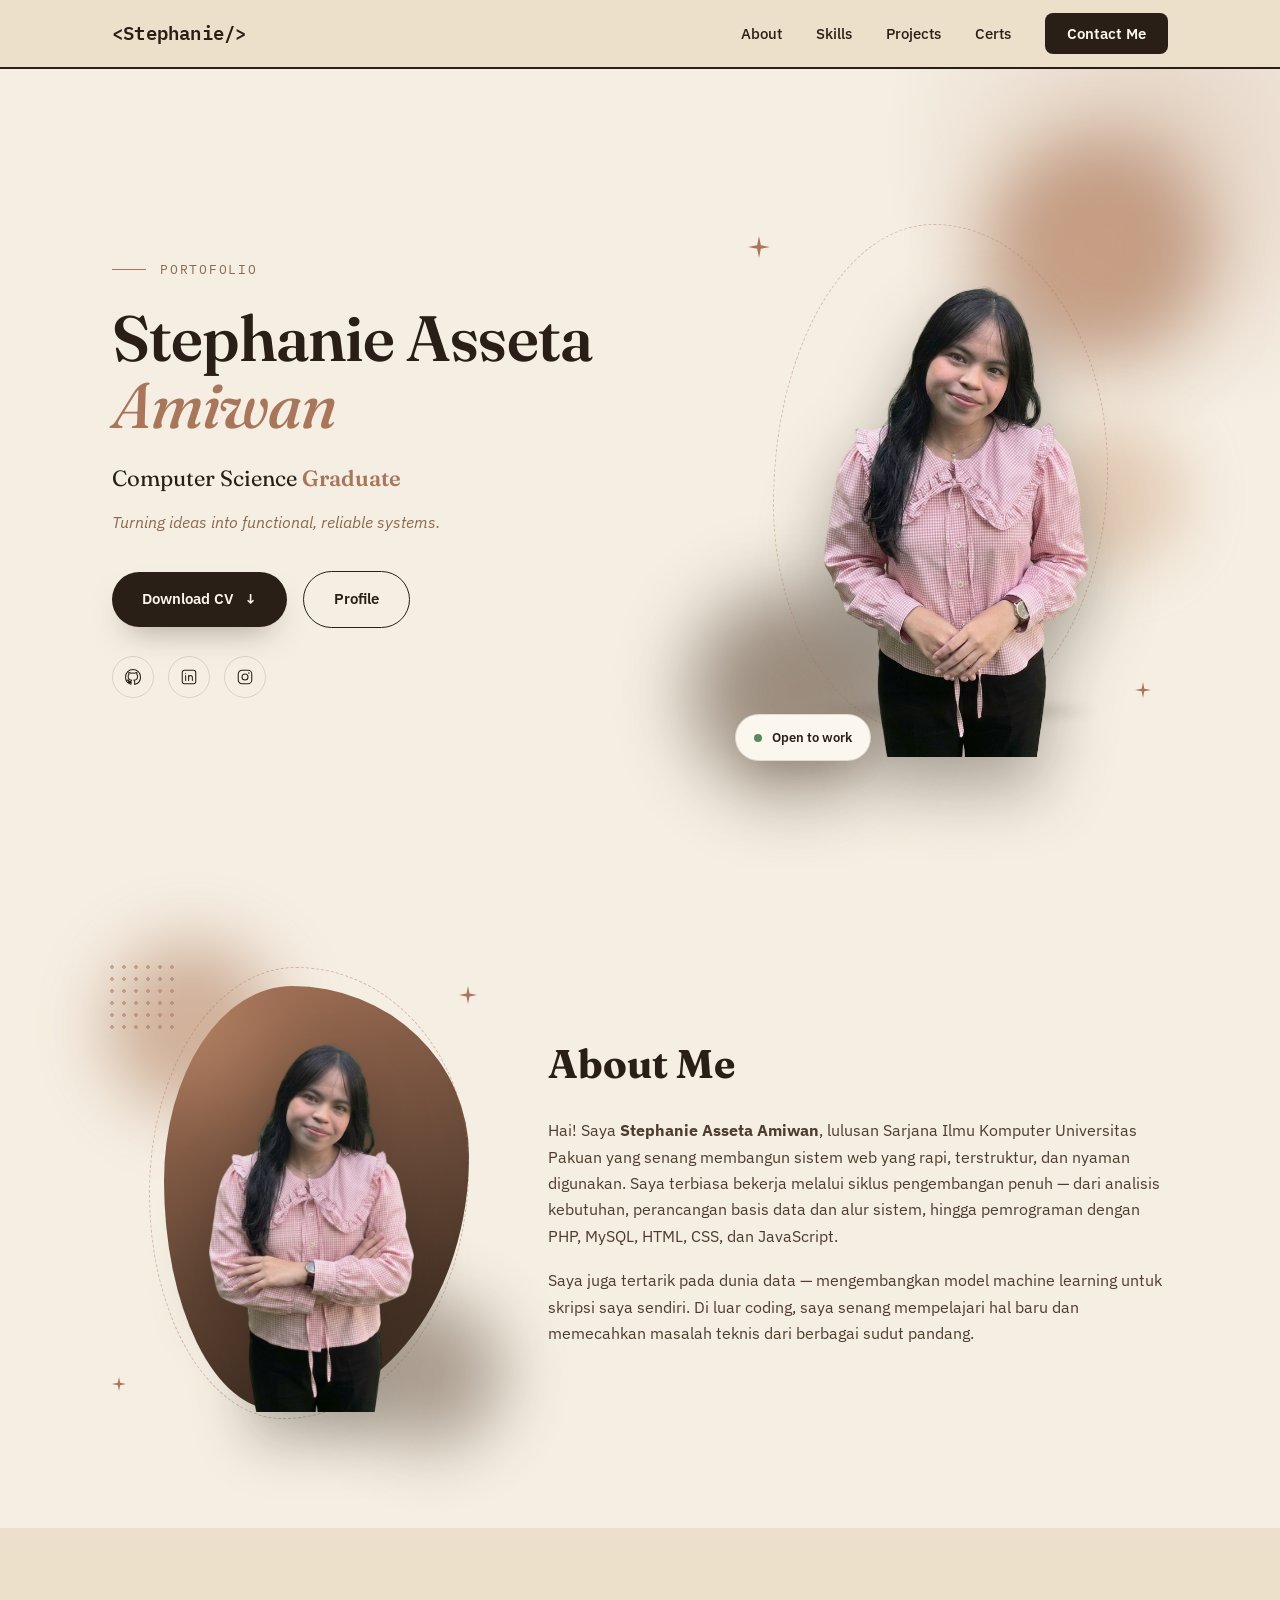
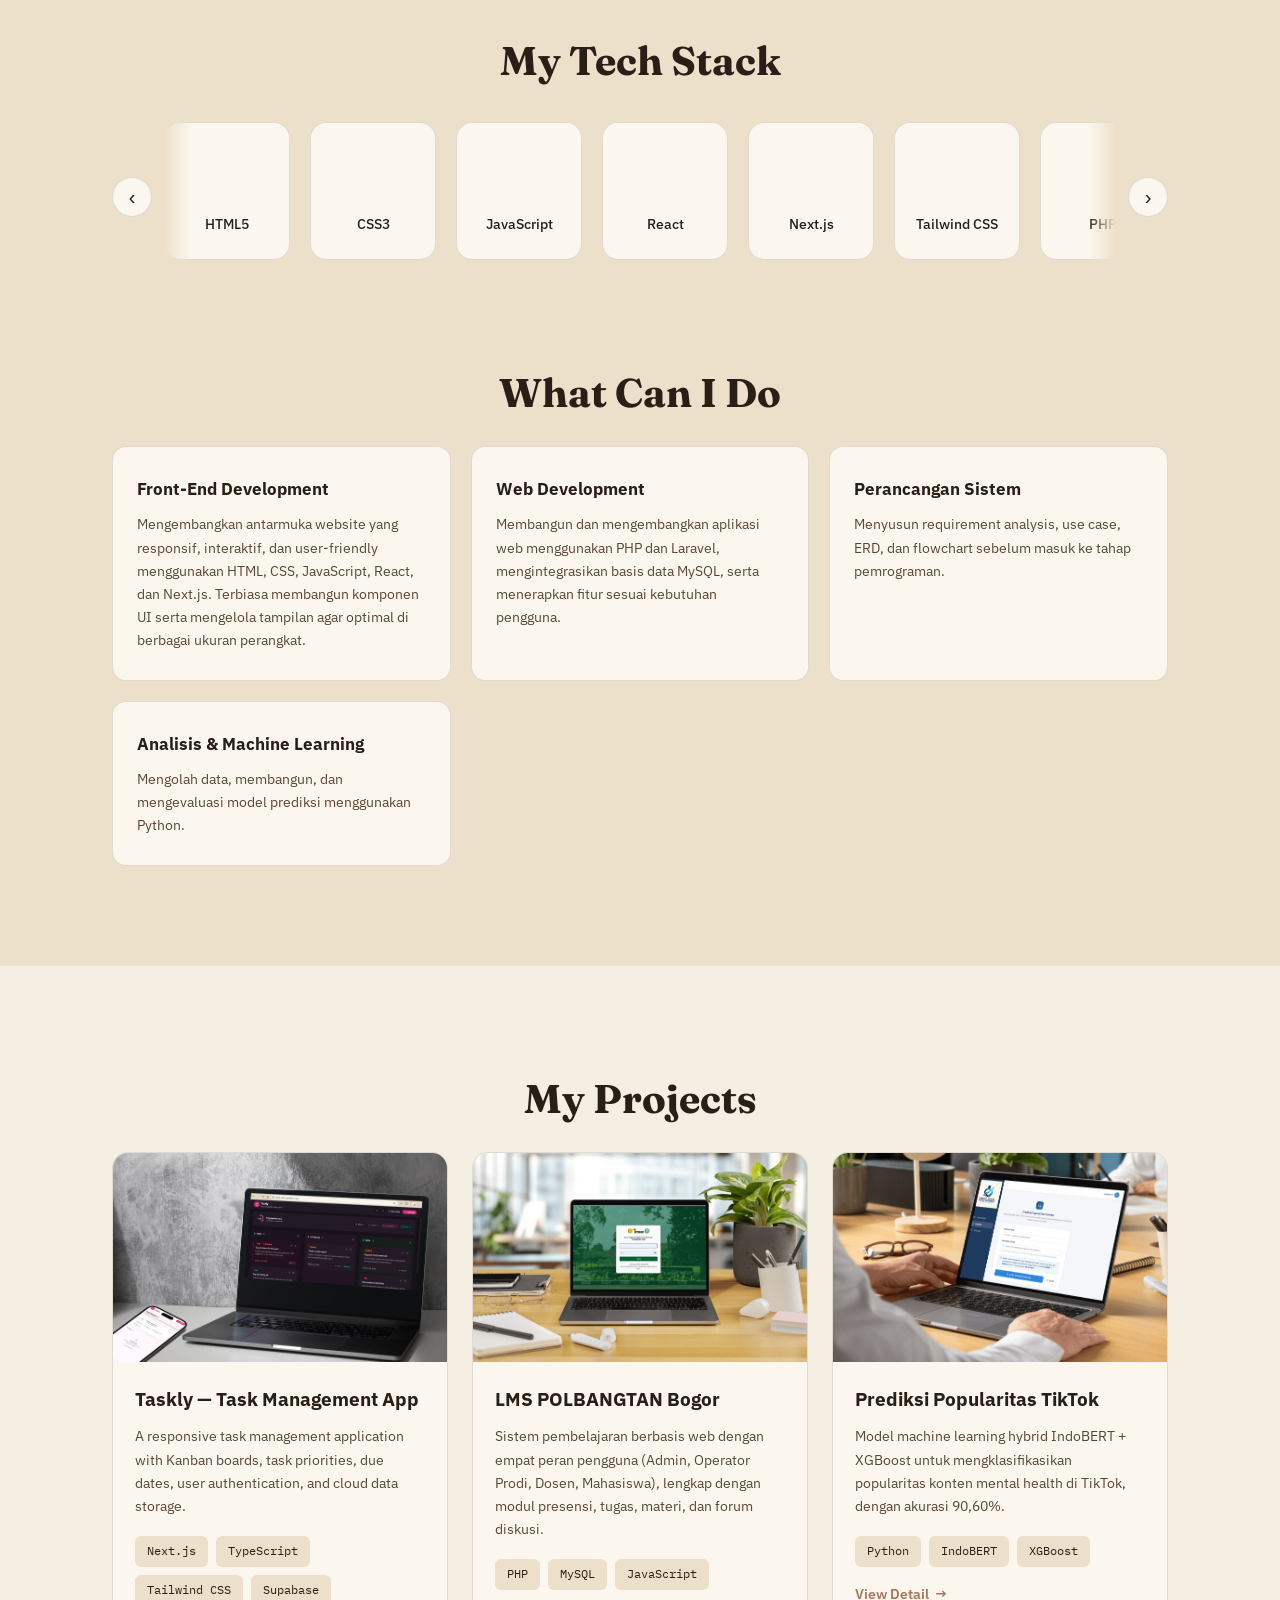
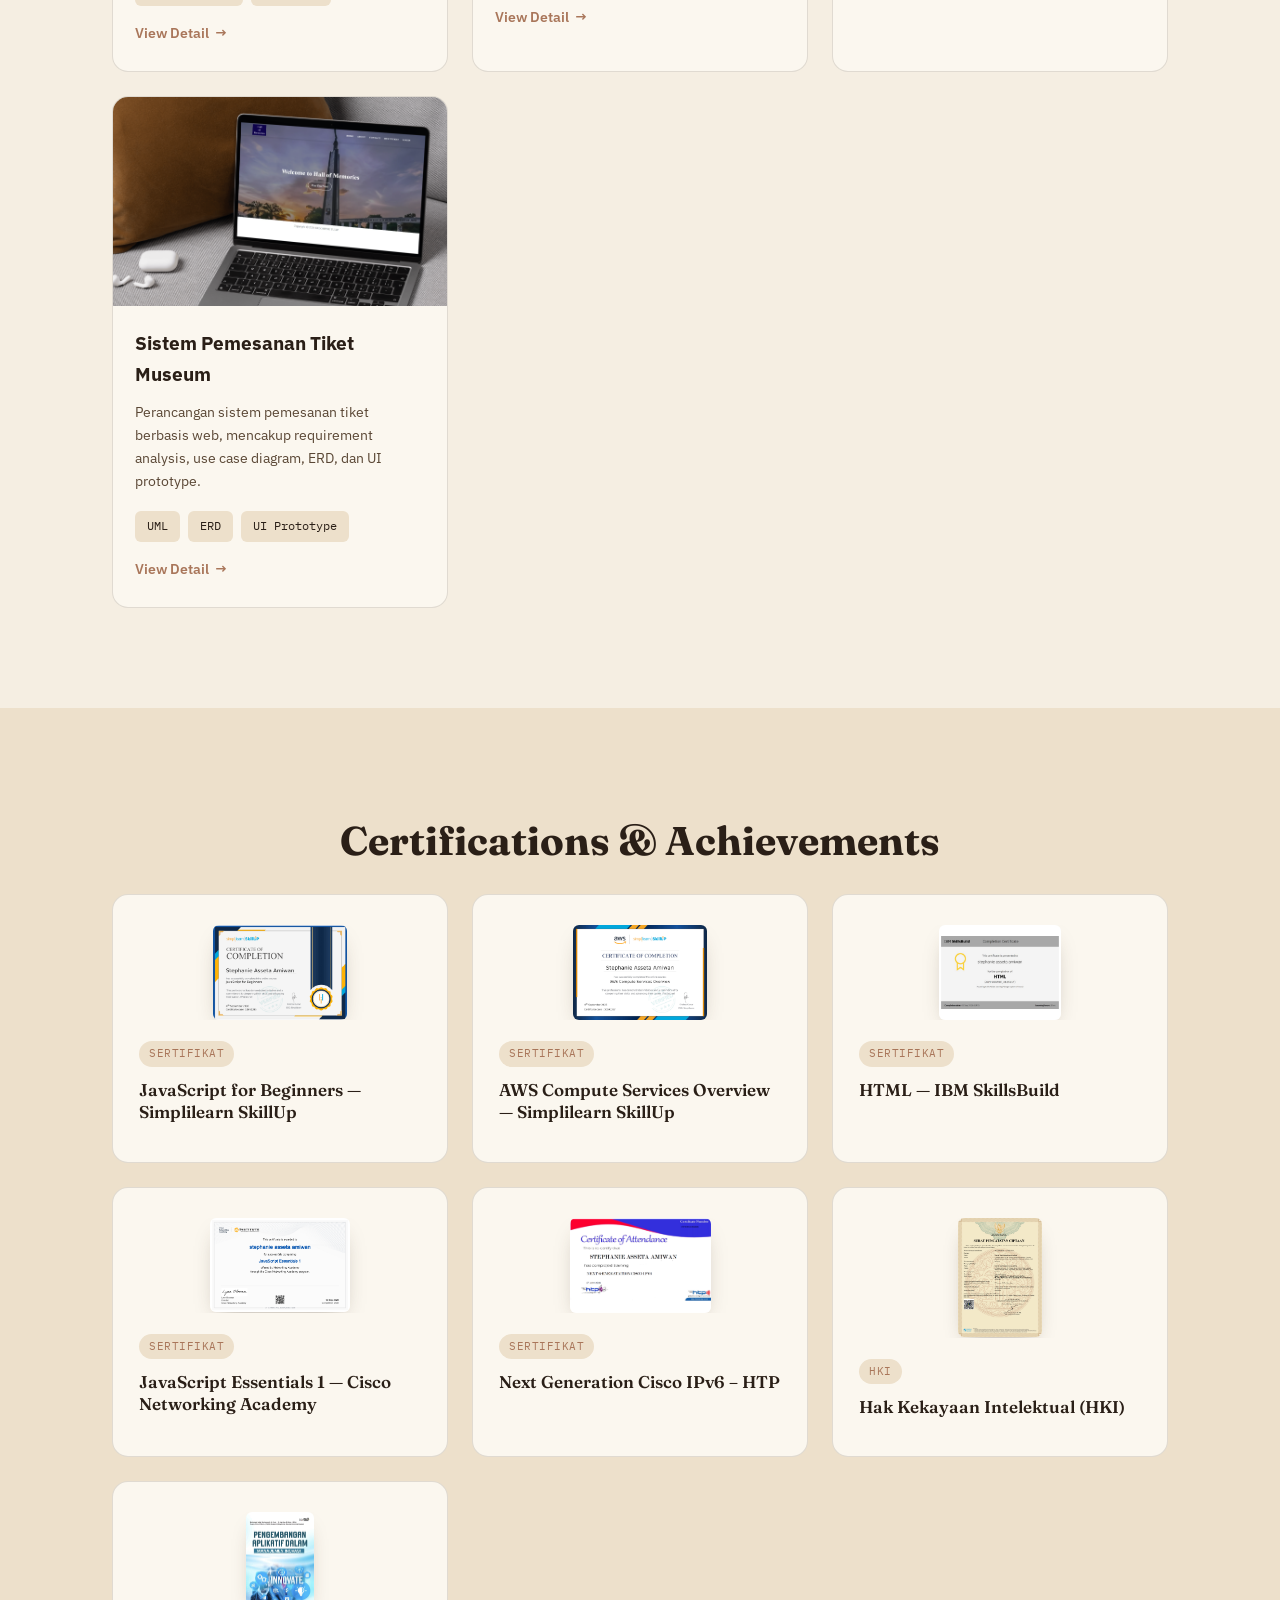
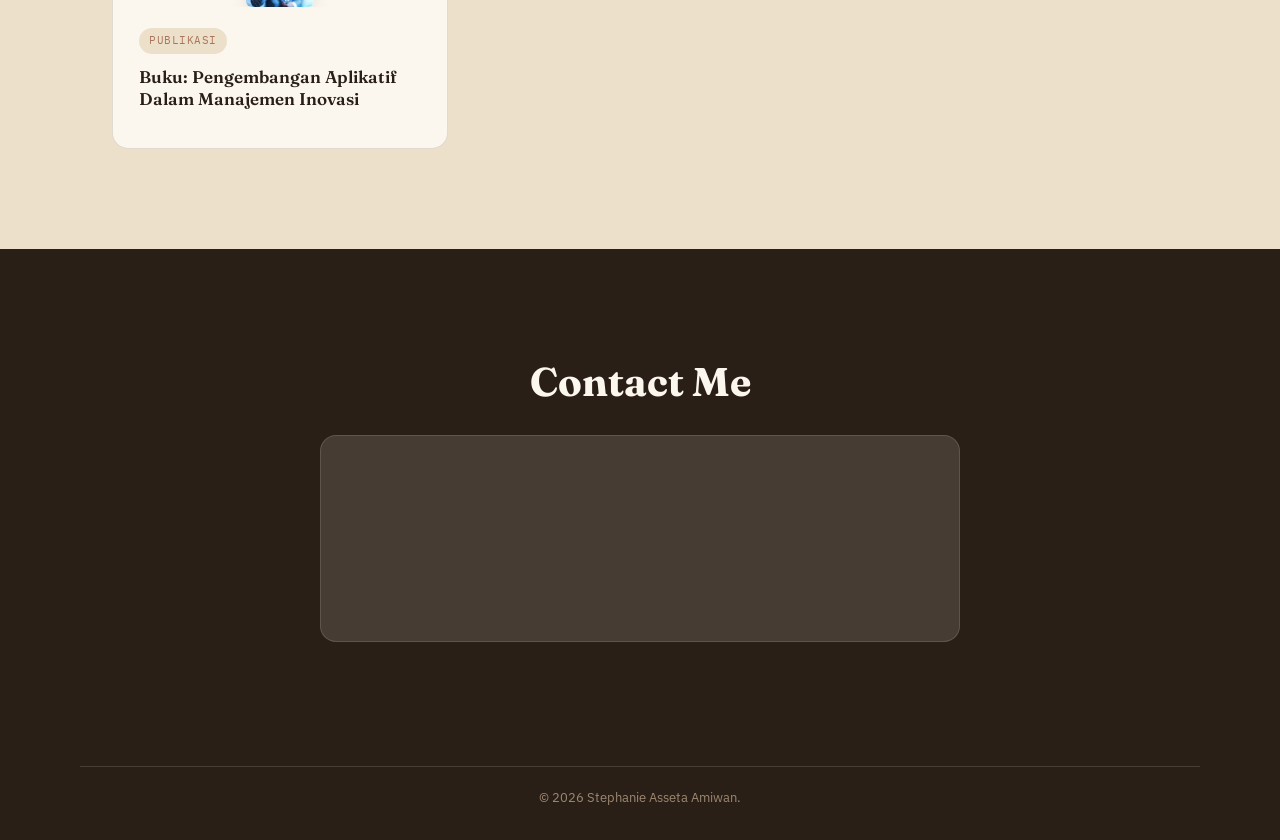
==== commit 22a8c7f1: "update project" ====
--- a/index.html
+++ b/index.html
@@ -290,10 +290,7 @@
 <section class="section" id="projects">
   <div class="section-inner">
     <h2 class="section-title center">My Projects</h2>
-    <p class="section-desc center">
-      Berikut beberapa proyek yang pernah saya kerjakan, menunjukkan kemampuan saya
-      membangun sistem yang fungsional, rapi, dan nyaman digunakan.
-    </p>
+    
 
     <div class="project-grid">
 
@@ -438,7 +435,7 @@
 <section class="section section-dark" id="contact">
   <div class="section-inner contact-inner">
     <h2 class="section-title section-title-light center">Contact Me</h2>
-    <p class="section-desc section-desc-light center">Terbuka untuk peluang sebagai Web Developer.</p>
+    
 
     <div class="contact-grid">
       <a class="contact-item" href="mailto:stephanieamiwan@gmail.com">
